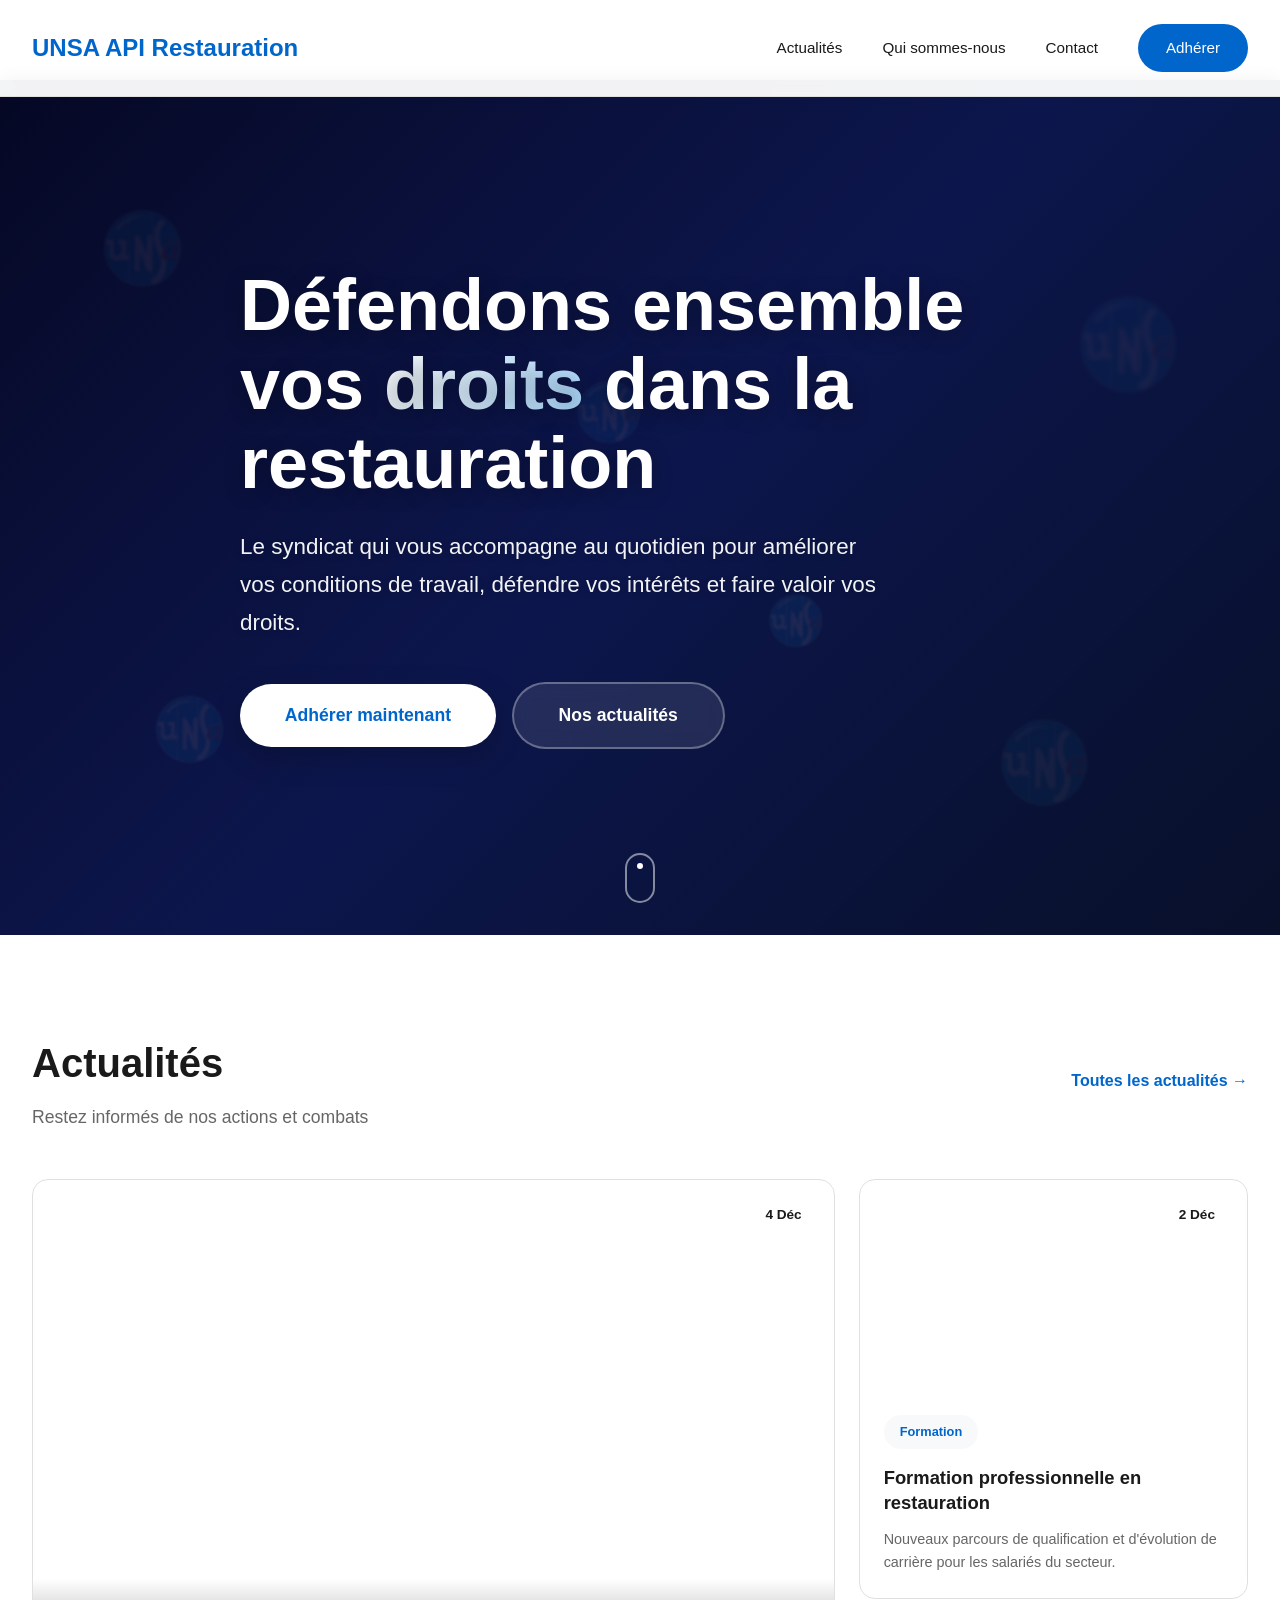
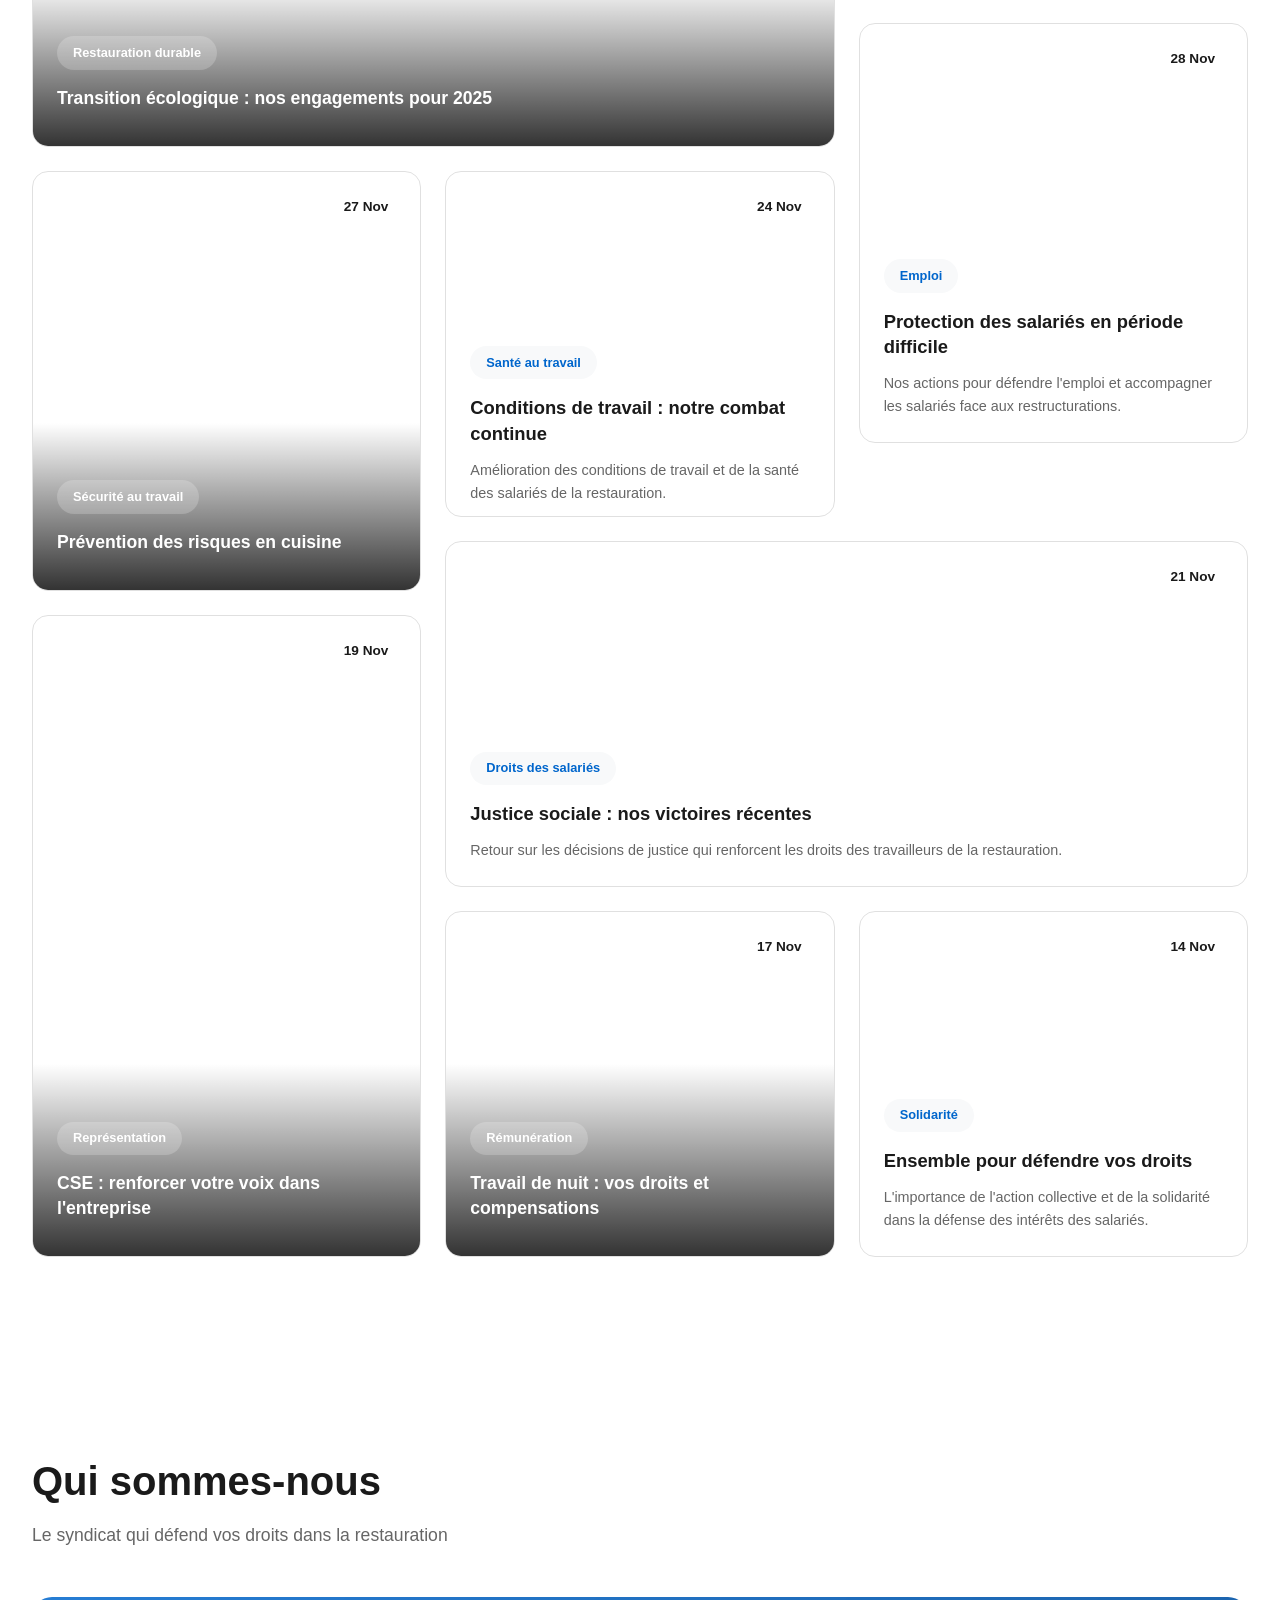
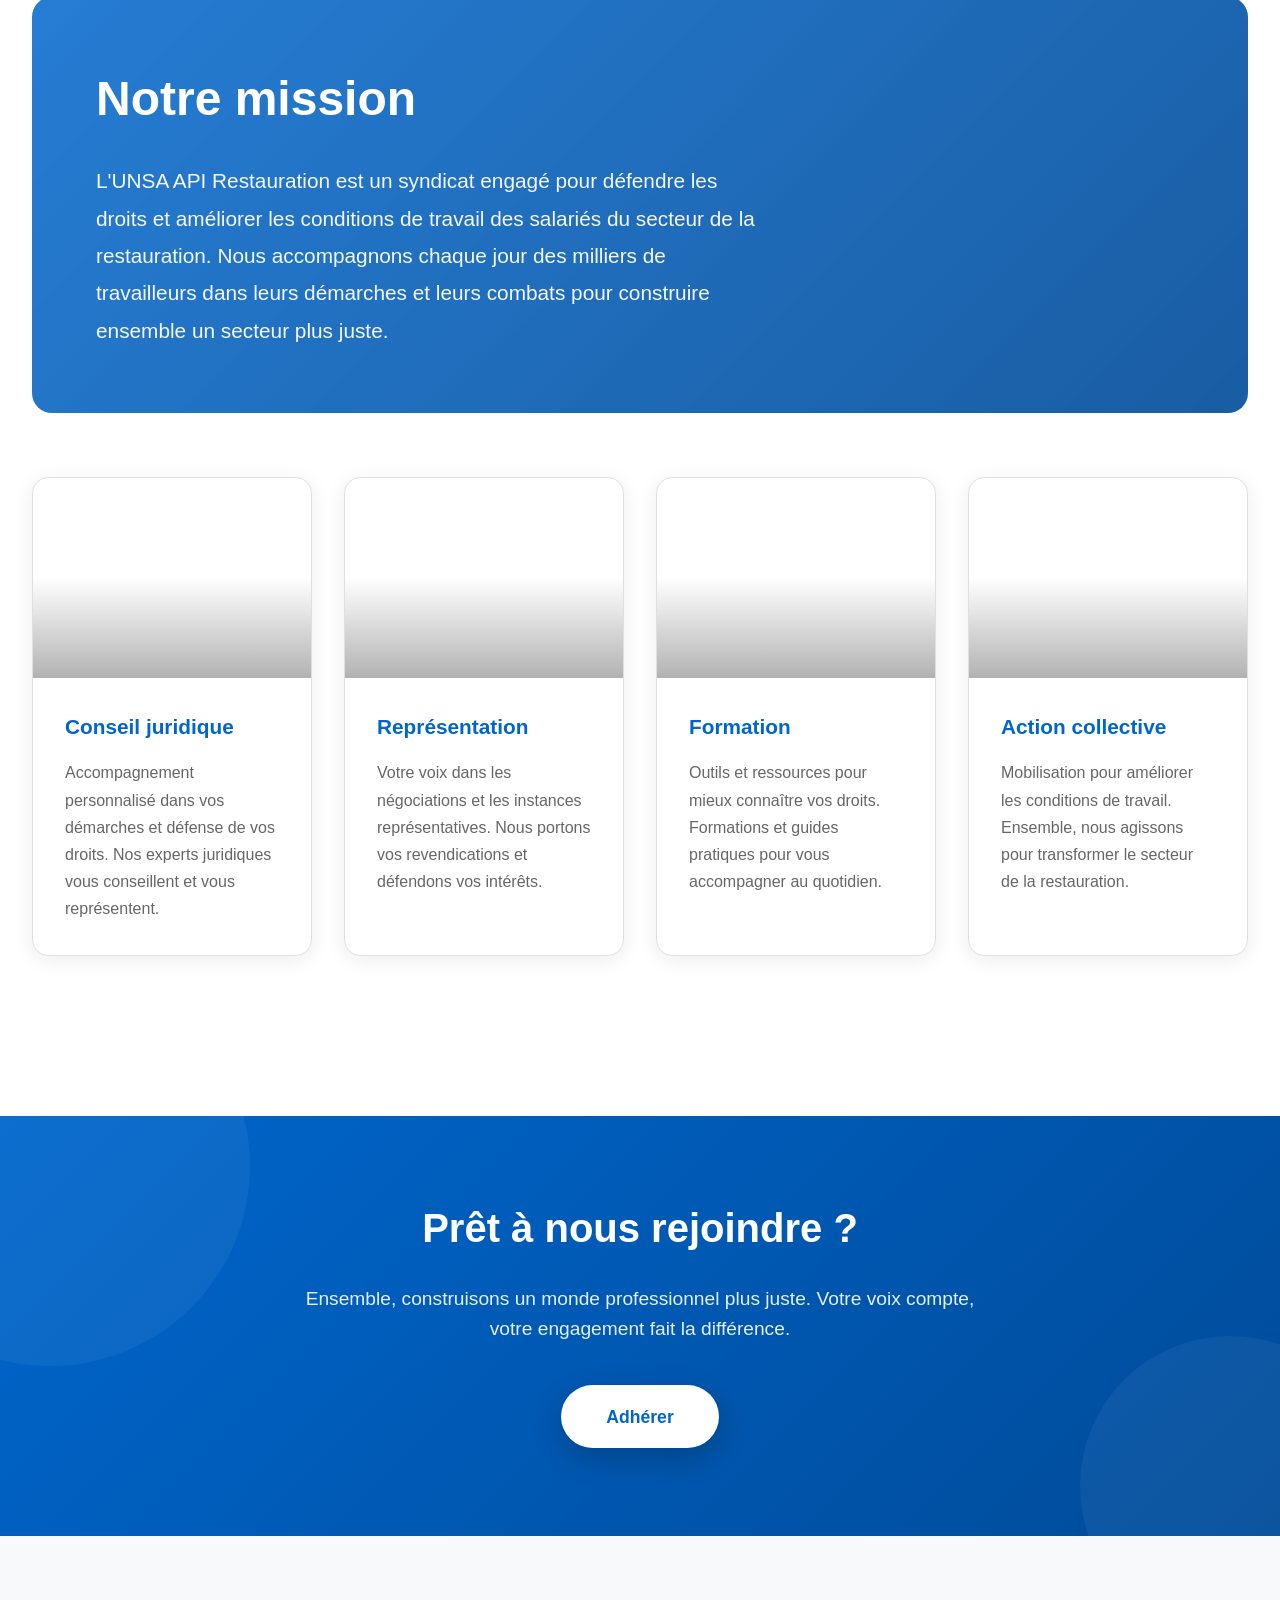
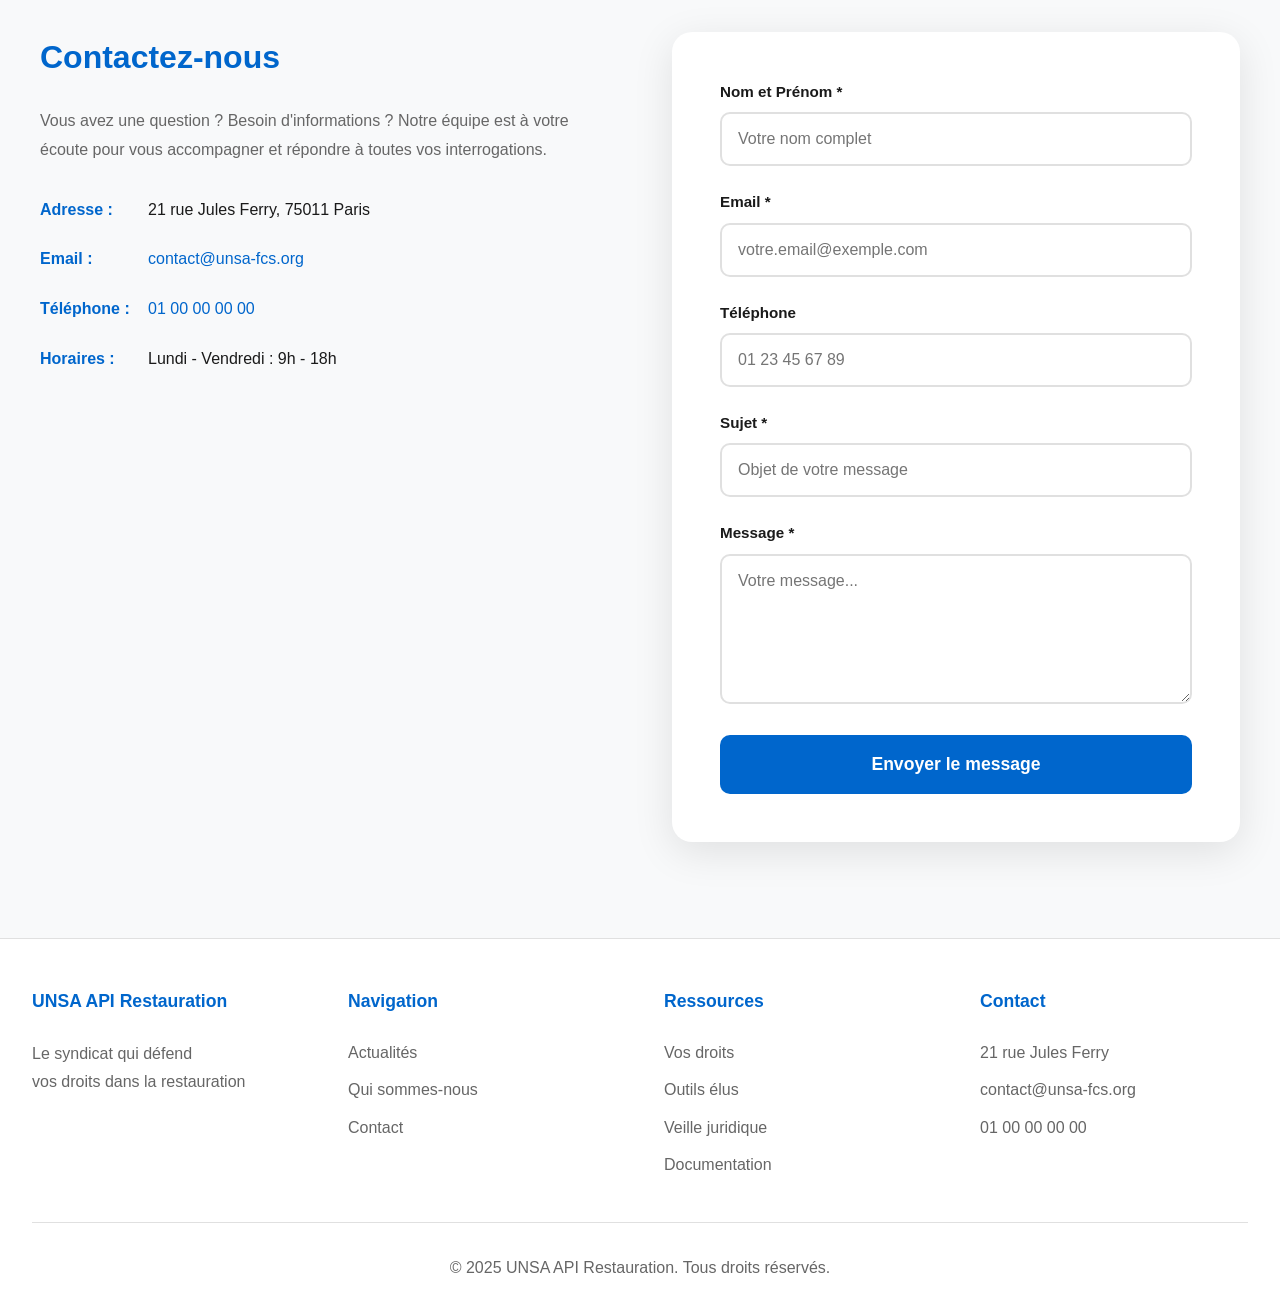
==== index.html @ 0d2b7a97 "first commit" ====
<!DOCTYPE html>
<html lang="fr">
  <head>
    <meta charset="UTF-8" />
    <meta name="viewport" content="width=device-width, initial-scale=1.0" />
    <title>UNSA FCS - Pour une justice sociale</title>
    <style>
      * {
        margin: 0;
        padding: 0;
        box-sizing: border-box;
      }

      :root {
        --primary: #0066cc;
        --primary-dark: #004b99;
        --text: #1a1a1a;
        --text-light: #666;
        --bg: #ffffff;
        --bg-light: #f8f9fa;
        --border: #e0e0e0;
      }

      html {
        scroll-behavior: smooth;
      }

      body {
        font-family: "Inter", -apple-system, BlinkMacSystemFont, sans-serif;
        color: var(--text);
        line-height: 1.6;
        overflow-x: hidden;
      }

      /* Header */
      header {
        position: fixed;
        top: 0;
        width: 100%;
        background: rgba(255, 255, 255, 0.95);
        backdrop-filter: blur(10px);
        border-bottom: 1px solid var(--border);
        z-index: 1000;
        transition: all 0.3s ease;
      }

      nav {
        max-width: 1400px;
        margin: 0 auto;
        padding: 1.5rem 2rem;
        display: flex;
        justify-content: space-between;
        align-items: center;
      }

      .logo {
        font-size: 1.5rem;
        font-weight: 700;
        color: var(--primary);
        text-decoration: none;
      }

      .nav-links {
        display: flex;
        gap: 2.5rem;
        align-items: center;
      }

      .nav-links a {
        color: var(--text);
        text-decoration: none;
        font-size: 0.95rem;
        font-weight: 500;
        transition: color 0.3s;
      }

      .nav-links a:hover {
        color: var(--primary);
      }

      .nav-links a.btn-primary {
        color: white !important;
      }

      .nav-links a.btn-primary:hover {
        color: white !important;
      }

      .btn-primary {
        background: var(--primary);
        color: white;
        padding: 0.75rem 1.75rem;
        border-radius: 50px;
        text-decoration: none;
        font-weight: 600;
        transition: all 0.3s;
        border: none;
        cursor: pointer;
      }

      .btn-primary:hover {
        background: var(--primary-dark);
        transform: translateY(-2px);
        box-shadow: 0 10px 25px rgba(0, 102, 204, 0.2);
      }

      /* Hero Section */
      .hero {
        margin-top: 80px;
        min-height: 95vh;
        display: flex;
        align-items: center;
        position: relative;
        overflow: hidden;
        background: linear-gradient(135deg, #0f0c29, #302b63, #24243e);
      }

      .hero-image {
        position: absolute;
        top: 0;
        left: 0;
        width: 100%;
        height: 100%;
        object-fit: cover;
        opacity: 0.4;
        animation: kenburns 20s ease-in-out infinite alternate;
      }

      @keyframes kenburns {
        0% {
          transform: scale(1) translateX(0);
        }
        100% {
          transform: scale(1.1) translateX(-20px);
        }
      }

      .hero-overlay {
        position: absolute;
        top: 0;
        left: 0;
        width: 100%;
        height: 100%;
        background: linear-gradient(
          135deg,
          rgba(0, 102, 204, 0.7) 0%,
          rgba(0, 75, 153, 0.8) 100%
        );
        mix-blend-mode: multiply;
      }

      .hero-particles {
        position: absolute;
        top: 0;
        left: 0;
        width: 100%;
        height: 100%;
        overflow: hidden;
      }

      .particle {
        position: absolute;
        width: 60px;
        height: 60px;
        background-image: url("logo.webp");
        background-size: contain;
        background-repeat: no-repeat;
        background-position: center;
        opacity: 0.08;
        animation: floatElegant 20s infinite ease-in-out;
        filter: blur(1px);
      }

      .particle:nth-child(1) {
        width: 80px;
        height: 80px;
        left: 8%;
        top: 15%;
        animation-delay: 0s;
        animation-duration: 22s;
        opacity: 0.06;
        filter: blur(1.5px);
      }

      .particle:nth-child(2) {
        width: 100px;
        height: 100px;
        right: 8%;
        top: 25%;
        animation-delay: 2.5s;
        animation-duration: 26s;
        opacity: 0.05;
        filter: blur(2px);
      }

      .particle:nth-child(3) {
        width: 70px;
        height: 70px;
        left: 12%;
        bottom: 20%;
        animation-delay: 5s;
        animation-duration: 19s;
        opacity: 0.07;
        filter: blur(1.2px);
      }

      .particle:nth-child(4) {
        width: 90px;
        height: 90px;
        right: 15%;
        bottom: 15%;
        animation-delay: 1.5s;
        animation-duration: 24s;
        opacity: 0.055;
        filter: blur(1.8px);
      }

      .particle:nth-child(5) {
        width: 65px;
        height: 65px;
        left: 45%;
        top: 35%;
        animation-delay: 4s;
        animation-duration: 21s;
        opacity: 0.065;
        filter: blur(1.3px);
      }

      .particle:nth-child(6) {
        width: 55px;
        height: 55px;
        left: 60%;
        top: 60%;
        animation-delay: 3s;
        animation-duration: 18s;
        opacity: 0.08;
        filter: blur(1px);
      }

      @keyframes floatElegant {
        0% {
          transform: translateY(0) translateX(0) rotate(0deg) scale(1);
          opacity: 0.05;
        }
        25% {
          transform: translateY(-30px) translateX(20px) rotate(5deg) scale(1.05);
          opacity: 0.08;
        }
        50% {
          transform: translateY(-50px) translateX(-15px) rotate(-5deg)
            scale(0.95);
          opacity: 0.06;
        }
        75% {
          transform: translateY(-25px) translateX(25px) rotate(3deg) scale(1.02);
          opacity: 0.07;
        }
        100% {
          transform: translateY(0) translateX(0) rotate(0deg) scale(1);
          opacity: 0.05;
        }
      }

      .hero-content {
        max-width: 1400px;
        margin: 0 auto;
        padding: 4rem 2rem;
        position: relative;
        z-index: 10;
        color: white;
      }

      .hero-text {
        max-width: 800px;
      }

      .hero-badge {
        display: inline-block;
        background: rgba(255, 255, 255, 0.15);
        backdrop-filter: blur(10px);
        padding: 0.6rem 1.5rem;
        border-radius: 50px;
        font-size: 0.9rem;
        font-weight: 600;
        margin-bottom: 2rem;
        border: 1px solid rgba(255, 255, 255, 0.2);
        animation: fadeInUp 0.8s ease-out;
      }

      .hero-text h1 {
        font-size: 4.5rem;
        line-height: 1.1;
        margin-bottom: 1.5rem;
        font-weight: 800;
        animation: fadeInUp 0.8s ease-out 0.2s backwards;
        text-shadow: 0 4px 20px rgba(0, 0, 0, 0.3);
      }

      .hero-text h1 .highlight {
        background: linear-gradient(120deg, #ffffff 0%, #a8d8ff 100%);
        -webkit-background-clip: text;
        -webkit-text-fill-color: transparent;
        background-clip: text;
        position: relative;
        display: inline-block;
      }

      .hero-cta-focus {
        margin-top: 3rem;
        padding: 2rem;
        background: rgba(255, 255, 255, 0.1);
        backdrop-filter: blur(10px);
        border-radius: 20px;
        border: 1px solid rgba(255, 255, 255, 0.2);
        max-width: 650px;
        animation: fadeInUp 0.8s ease-out 0.8s backwards;
      }

      .hero-cta-focus p {
        font-size: 1.1rem;
        margin-bottom: 1.5rem;
        opacity: 0.95;
      }

      .hero-cta-focus .btn-white {
        width: 100%;
        text-align: center;
        font-size: 1.2rem;
        padding: 1.3rem 2rem;
      }

      .hero-text p {
        font-size: 1.4rem;
        margin-bottom: 2.5rem;
        opacity: 0.95;
        max-width: 650px;
        line-height: 1.7;
        animation: fadeInUp 0.8s ease-out 0.4s backwards;
        text-shadow: 0 2px 10px rgba(0, 0, 0, 0.2);
      }

      @keyframes fadeInUp {
        from {
          opacity: 0;
          transform: translateY(30px);
        }
        to {
          opacity: 1;
          transform: translateY(0);
        }
      }

      .hero-actions {
        display: flex;
        gap: 1rem;
        align-items: center;
        animation: fadeInUp 0.8s ease-out 0.6s backwards;
      }

      .btn-white {
        background: white;
        color: var(--primary);
        padding: 1.1rem 2.8rem;
        border-radius: 50px;
        text-decoration: none;
        font-weight: 700;
        display: inline-block;
        transition: all 0.3s;
        font-size: 1.1rem;
        box-shadow: 0 10px 30px rgba(0, 0, 0, 0.2);
        position: relative;
        overflow: hidden;
      }

      .btn-white::before {
        content: "";
        position: absolute;
        top: 0;
        left: -100%;
        width: 100%;
        height: 100%;
        background: linear-gradient(
          90deg,
          transparent,
          rgba(255, 255, 255, 0.3),
          transparent
        );
        transition: left 0.5s;
      }

      .btn-white:hover::before {
        left: 100%;
      }

      .btn-white:hover {
        transform: translateY(-3px);
        box-shadow: 0 15px 40px rgba(0, 0, 0, 0.3);
      }

      .btn-outline {
        background: rgba(255, 255, 255, 0.1);
        backdrop-filter: blur(10px);
        color: white;
        padding: 1.1rem 2.8rem;
        border-radius: 50px;
        text-decoration: none;
        font-weight: 600;
        border: 2px solid rgba(255, 255, 255, 0.3);
        transition: all 0.3s;
        font-size: 1.1rem;
      }

      .btn-outline:hover {
        background: rgba(255, 255, 255, 0.2);
        border-color: rgba(255, 255, 255, 0.6);
        transform: translateY(-3px);
      }

      .hero-stats {
        display: none;
      }

      .scroll-indicator {
        position: absolute;
        bottom: 2rem;
        left: 50%;
        transform: translateX(-50%);
        z-index: 10;
        animation: bounce 2s infinite;
        cursor: pointer;
      }

      .scroll-indicator a {
        display: block;
        text-decoration: none;
      }

      .scroll-indicator span {
        display: block;
        width: 30px;
        height: 50px;
        border: 2px solid rgba(255, 255, 255, 0.5);
        border-radius: 25px;
        position: relative;
      }

      .scroll-indicator span::before {
        content: "";
        position: absolute;
        top: 8px;
        left: 50%;
        width: 6px;
        height: 6px;
        background: white;
        border-radius: 50%;
        transform: translateX(-50%);
        animation: scroll 2s infinite;
      }

      @keyframes bounce {
        0%,
        20%,
        50%,
        80%,
        100% {
          transform: translateX(-50%) translateY(0);
        }
        40% {
          transform: translateX(-50%) translateY(-10px);
        }
        60% {
          transform: translateX(-50%) translateY(-5px);
        }
      }

      @keyframes scroll {
        0% {
          opacity: 0;
          top: 8px;
        }
        50% {
          opacity: 1;
        }
        100% {
          opacity: 0;
          top: 30px;
        }
      }

      /* News Section - Masonry Gallery */
      .section {
        max-width: 1400px;
        margin: 0 auto;
        padding: 6rem 2rem;
        overflow: hidden;
        clear: both;
      }

      /* About Section Styles */
      .about-hero {
        position: relative;
        border-radius: 20px;
        overflow: hidden;
        margin-bottom: 4rem;
        min-height: 400px;
        display: flex;
        align-items: center;
        background-size: cover;
        background-position: center;
        background-image: url("https://images.unsplash.com/photo-1521737604893-d14cc237f11d?w=1200&q=80");
      }

      .about-hero::before {
        content: "";
        position: absolute;
        top: 0;
        left: 0;
        right: 0;
        bottom: 0;
        background: linear-gradient(
          135deg,
          rgba(0, 102, 204, 0.85) 0%,
          rgba(0, 75, 153, 0.9) 100%
        );
      }

      .about-hero-content {
        position: relative;
        z-index: 2;
        color: white;
        padding: 4rem;
        max-width: 800px;
      }

      .about-hero-content h2 {
        font-size: 3rem;
        margin-bottom: 1.5rem;
        font-weight: 800;
      }

      .about-hero-content p {
        font-size: 1.3rem;
        line-height: 1.8;
        opacity: 0.95;
      }

      .about-cards {
        display: grid;
        grid-template-columns: repeat(auto-fit, minmax(280px, 1fr));
        gap: 2rem;
        margin-bottom: 4rem;
      }

      .about-card {
        background: white;
        border-radius: 16px;
        overflow: hidden;
        box-shadow: 0 4px 20px rgba(0, 0, 0, 0.08);
        transition: all 0.3s;
        border: 1px solid var(--border);
      }

      .about-card:hover {
        transform: translateY(-8px);
        box-shadow: 0 12px 40px rgba(0, 0, 0, 0.15);
      }

      .about-card-image {
        height: 200px;
        background-size: cover;
        background-position: center;
        position: relative;
      }

      .about-card-image::after {
        content: "";
        position: absolute;
        bottom: 0;
        left: 0;
        right: 0;
        height: 50%;
        background: linear-gradient(to top, rgba(0, 0, 0, 0.3), transparent);
      }

      .about-card-content {
        padding: 2rem;
      }

      .about-card-content h3 {
        font-size: 1.3rem;
        margin-bottom: 1rem;
        color: var(--primary);
        font-weight: 700;
      }

      .about-card-content p {
        color: var(--text-light);
        line-height: 1.7;
      }

      .values-grid {
        display: grid;
        grid-template-columns: repeat(auto-fit, minmax(250px, 1fr));
        gap: 1.5rem;
        margin-bottom: 4rem;
      }

      .value-item {
        background: linear-gradient(
          135deg,
          var(--primary) 0%,
          var(--primary-dark) 100%
        );
        color: white;
        padding: 2rem;
        border-radius: 16px;
        text-align: center;
        transition: all 0.3s;
      }

      .value-item:hover {
        transform: translateY(-5px);
        box-shadow: 0 10px 30px rgba(0, 102, 204, 0.3);
      }

      .value-item h4 {
        font-size: 1.2rem;
        margin-bottom: 0.75rem;
        font-weight: 700;
      }

      .value-item p {
        font-size: 0.95rem;
        opacity: 0.9;
        line-height: 1.6;
      }

      /* Contact Section Styles */
      .contact-section {
        background: var(--bg-light);
        padding: 6rem 2rem;
      }

      .contact-container {
        max-width: 1200px;
        margin: 0 auto;
        display: grid;
        grid-template-columns: 1fr 1fr;
        gap: 4rem;
        align-items: start;
      }

      .contact-info h3 {
        font-size: 2rem;
        margin-bottom: 1.5rem;
        color: var(--primary);
      }

      .contact-info p {
        color: var(--text-light);
        line-height: 1.8;
        margin-bottom: 2rem;
      }

      .contact-details {
        list-style: none;
        padding: 0;
      }

      .contact-details li {
        display: flex;
        align-items: center;
        margin-bottom: 1.5rem;
        color: var(--text);
      }

      .contact-details li strong {
        color: var(--primary);
        margin-right: 0.5rem;
        min-width: 100px;
      }

      .contact-form {
        background: white;
        padding: 3rem;
        border-radius: 20px;
        box-shadow: 0 10px 40px rgba(0, 0, 0, 0.1);
      }

      .form-group {
        margin-bottom: 1.5rem;
      }

      .form-group label {
        display: block;
        margin-bottom: 0.5rem;
        color: var(--text);
        font-weight: 600;
        font-size: 0.95rem;
      }

      .form-group input,
      .form-group textarea {
        width: 100%;
        padding: 1rem;
        border: 2px solid var(--border);
        border-radius: 10px;
        font-size: 1rem;
        font-family: inherit;
        transition: all 0.3s;
        background: white;
      }

      .form-group input:focus,
      .form-group textarea:focus {
        outline: none;
        border-color: var(--primary);
        box-shadow: 0 0 0 3px rgba(0, 102, 204, 0.1);
      }

      .form-group textarea {
        resize: vertical;
        min-height: 150px;
      }

      .form-submit {
        width: 100%;
        padding: 1.2rem;
        background: var(--primary);
        color: white;
        border: none;
        border-radius: 10px;
        font-size: 1.1rem;
        font-weight: 700;
        cursor: pointer;
        transition: all 0.3s;
      }

      .form-submit:hover {
        background: var(--primary-dark);
        transform: translateY(-2px);
        box-shadow: 0 10px 25px rgba(0, 102, 204, 0.3);
      }

      @media (max-width: 768px) {
        .contact-container {
          grid-template-columns: 1fr;
          gap: 3rem;
        }
      }

      .section-header {
        display: flex;
        justify-content: space-between;
        align-items: center;
        margin-bottom: 3rem;
      }

      .section-title h2 {
        font-size: 2.5rem;
        margin-bottom: 0.5rem;
        font-weight: 700;
      }

      .section-title p {
        color: var(--text-light);
        font-size: 1.1rem;
      }

      .view-all {
        color: var(--primary);
        text-decoration: none;
        font-weight: 600;
        display: flex;
        align-items: center;
        gap: 0.5rem;
        transition: gap 0.3s;
      }

      .view-all:hover {
        gap: 1rem;
      }

      /* Masonry Gallery - CSS Grid Native */
      .masonry-gallery {
        display: grid;
        grid-template-columns: repeat(3, 1fr);
        gap: 1.5rem;
        grid-auto-flow: dense;
        grid-auto-rows: 50px;
      }

      .news-card {
        background: white;
        border-radius: 16px;
        overflow: hidden;
        transition: all 0.3s;
        border: 1px solid var(--border);
        cursor: pointer;
        display: flex;
        flex-direction: column;
        grid-column: span 1;
        grid-row: span 6;
      }

      .news-card.wide {
        grid-column: span 2;
        grid-row: span 5;
      }

      .news-card.full {
        grid-column: span 3;
        grid-row: span 4;
      }

      .news-card.tall {
        grid-row: span 8;
      }

      .news-card.short {
        grid-row: span 5;
      }

      .news-card.align-bottom {
        grid-row: span 9;
      }

      .news-card:hover {
        transform: translateY(-8px);
        box-shadow: 0 20px 40px rgba(0, 0, 0, 0.1);
      }

      /* Classes pour différentes tailles de cartes */
      .news-card.tall .news-image {
        min-height: 400px;
      }

      .news-card.medium .news-image {
        min-height: 250px;
      }

      .news-card.small .news-image {
        min-height: 200px;
      }

      .news-image {
        width: 100%;
        flex: 1 1 auto;
        background-size: cover;
        background-position: center;
        background-repeat: no-repeat;
        position: relative;
        display: flex;
        align-items: center;
        justify-content: center;
        color: white;
        font-size: 3rem;
        font-weight: 800;
        min-height: 150px;
      }

      /* Cartes avec image uniquement (sans texte) */
      .news-card.image-only {
        position: relative;
      }

      .news-card.image-only .news-image {
        position: absolute;
        top: 0;
        left: 0;
        width: 100%;
        height: 100%;
        min-height: 100%;
      }

      .news-card.image-only .news-content {
        position: absolute;
        bottom: 0;
        left: 0;
        right: 0;
        background: linear-gradient(
          to top,
          rgba(0, 0, 0, 0.8) 0%,
          transparent 100%
        );
        padding: 1.5rem;
        color: white;
        z-index: 2;
      }

      .news-card.image-only .news-category {
        background: rgba(255, 255, 255, 0.2);
        color: white;
      }

      .news-card.image-only .news-title {
        color: white;
        font-size: 1.1rem;
      }

      .news-card.image-only .news-excerpt {
        display: none;
      }

      .news-card:nth-child(1) .news-image {
        background-image: url("https://images.unsplash.com/photo-1542838132-92c53300491e?w=800&q=80");
      }

      .news-card:nth-child(2) .news-image {
        background-image: url("https://images.unsplash.com/photo-1522202176988-66273c2fd55f?w=800&q=80");
      }

      .news-card:nth-child(3) .news-image {
        background-image: url("https://images.unsplash.com/photo-1454165804606-c3d57bc86b40?w=800&q=80");
      }

      .news-card:nth-child(4) .news-image {
        background-image: url("https://images.unsplash.com/photo-1556761175-5973dc0f32e7?w=800&q=80");
      }

      .news-card:nth-child(5) .news-image {
        background-image: url("https://images.unsplash.com/photo-1576092768241-dec231879fc3?w=800&q=80");
      }

      .news-card:nth-child(6) .news-image {
        background-image: url("https://images.unsplash.com/photo-1589829545856-d10d557cf95f?w=800&q=80");
      }

      .news-card:nth-child(7) .news-image {
        background-image: url("https://images.unsplash.com/photo-1552664730-d307ca884978?w=800&q=80");
      }

      .news-card:nth-child(8) .news-image {
        background-image: url("https://images.unsplash.com/photo-1556912172-45b7abe8b7e1?w=800&q=80");
      }

      .news-card:nth-child(9) .news-image {
        background-image: url("https://images.unsplash.com/photo-1521737604893-d14cc237f11d?w=800&q=80");
      }

      .news-card:nth-child(10) .news-image {
        background-image: url("https://images.unsplash.com/photo-1559027615-cd4628902d4a?w=800&q=80");
      }

      .news-date {
        position: absolute;
        top: 1rem;
        right: 1rem;
        background: rgba(255, 255, 255, 0.95);
        padding: 0.5rem 1rem;
        border-radius: 50px;
        font-size: 0.85rem;
        font-weight: 600;
        color: var(--text);
      }

      .news-content {
        padding: 1.5rem;
        flex-shrink: 0;
        flex-grow: 0;
      }

      .news-category {
        display: inline-block;
        background: var(--bg-light);
        padding: 0.4rem 1rem;
        border-radius: 50px;
        font-size: 0.8rem;
        font-weight: 600;
        color: var(--primary);
        margin-bottom: 1rem;
      }

      .news-title {
        font-size: 1.15rem;
        font-weight: 700;
        margin-bottom: 0.75rem;
        color: var(--text);
        line-height: 1.4;
      }

      .news-excerpt {
        color: var(--text-light);
        font-size: 0.9rem;
        line-height: 1.6;
      }

      /* CTA Section */
      .cta-section {
        background: linear-gradient(
          135deg,
          var(--primary) 0%,
          var(--primary-dark) 100%
        );
        color: white;
        text-align: center;
        padding: 5rem 2rem;
        position: relative;
        overflow: hidden;
      }

      .cta-section::before {
        content: "";
        position: absolute;
        width: 400px;
        height: 400px;
        background: rgba(255, 255, 255, 0.05);
        border-radius: 50%;
        top: -150px;
        left: -150px;
      }

      .cta-section::after {
        content: "";
        position: absolute;
        width: 300px;
        height: 300px;
        background: rgba(255, 255, 255, 0.05);
        border-radius: 50%;
        bottom: -100px;
        right: -100px;
      }

      .cta-content {
        max-width: 700px;
        margin: 0 auto;
        position: relative;
        z-index: 1;
      }

      .cta-content h2 {
        font-size: 2.5rem;
        margin-bottom: 1.5rem;
      }

      .cta-content p {
        font-size: 1.2rem;
        margin-bottom: 2.5rem;
        opacity: 0.9;
      }

      /* Footer */
      footer {
        background: white;
        color: var(--text);
        padding: 3rem 2rem 2rem;
        border-top: 1px solid var(--border);
      }

      .footer-content {
        max-width: 1400px;
        margin: 0 auto;
        display: grid;
        grid-template-columns: repeat(auto-fit, minmax(250px, 1fr));
        gap: 3rem;
        margin-bottom: 2rem;
      }

      .footer-section h3 {
        margin-bottom: 1.5rem;
        font-size: 1.1rem;
        color: var(--primary);
      }

      .footer-section a {
        color: var(--text-light);
        text-decoration: none;
        display: block;
        margin-bottom: 0.75rem;
        transition: color 0.3s;
      }

      .footer-section a:hover {
        color: var(--primary);
      }

      .footer-bottom {
        max-width: 1400px;
        margin: 0 auto;
        padding-top: 2rem;
        border-top: 1px solid var(--border);
        text-align: center;
        color: var(--text-light);
      }

      /* Responsive */
      @media (max-width: 1024px) {
        .masonry-gallery {
          grid-template-columns: repeat(2, 1fr);
        }
      }

      @media (max-width: 768px) {
        .hero-text h1 {
          font-size: 2.5rem;
        }

        .hero-text p {
          font-size: 1.1rem;
        }

        .hero-actions {
          flex-direction: column;
          width: 100%;
        }

        .hero-actions a {
          width: 100%;
          text-align: center;
        }

        .hero-stats {
          display: none;
        }

        .scroll-indicator {
          display: none;
        }

        .nav-links {
          display: none;
        }

        .masonry-gallery {
          grid-template-columns: 1fr;
        }

        .news-card,
        .news-card.wide,
        .news-card.full,
        .news-card.short,
        .news-card.tall,
        .news-card.align-bottom {
          grid-column: span 1;
          grid-row: span 6;
        }

        .section-header {
          flex-direction: column;
          align-items: flex-start;
          gap: 1rem;
        }

        .section-title h2 {
          font-size: 2rem;
        }
      }
    </style>
  </head>
  <body>
    <header>
      <nav>
        <a href="#" class="logo">UNSA API Restauration</a>
        <div class="nav-links">
          <a href="#actualites">Actualités</a>
          <a href="#nous">Qui sommes-nous</a>
          <a href="#contact">Contact</a>
          <a
            target="_blank"
            href="https://commerces-services.unsa.org/adhesion"
            class="btn-primary"
            >Adhérer</a
          >
        </div>
      </nav>
    </header>

    <section class="hero">
      <img src="./cantine.jpg" alt="Équipe" class="hero-image" />
      <div class="hero-overlay"></div>
      <div class="hero-particles">
        <div class="particle"></div>
        <div class="particle"></div>
        <div class="particle"></div>
        <div class="particle"></div>
        <div class="particle"></div>
        <div class="particle"></div>
      </div>
      <div class="hero-content">
        <div class="hero-text">
          <!-- <span class="hero-badge">🍽️ UNSA API Restauration</span> -->
          <h1>
            Défendons ensemble vos <span class="highlight">droits</span> dans la
            restauration
          </h1>
          <p>
            Le syndicat qui vous accompagne au quotidien pour améliorer vos
            conditions de travail, défendre vos intérêts et faire valoir vos
            droits.
          </p>
          <div class="hero-actions">
            <a
              target="_blank"
              href="https://commerces-services.unsa.org/adhesion"
              class="btn-white"
              >Adhérer maintenant</a
            >
            <a href="#actualites" class="btn-outline">Nos actualités</a>
          </div>
          <!-- <div class="hero-cta-focus">
            <p>
              <strong>🎯 Pourquoi adhérer ?</strong> Bénéficiez d'un
              accompagnement juridique, d'une protection sociale renforcée et
              rejoignez une communauté solidaire.
            </p>
            <a href="#adhesion" class="btn-white">💪 Je rejoins l'UNSA</a>
          </div> -->
        </div>
      </div>
      <div class="scroll-indicator">
        <a href="#actualites" aria-label="Aller à la section actualités">
          <span></span>
        </a>
      </div>
    </section>

    <section class="section" id="actualites">
      <div class="section-header">
        <div class="section-title">
          <h2>Actualités</h2>
          <p>Restez informés de nos actions et combats</p>
        </div>
        <a href="#" class="view-all">Toutes les actualités →</a>
      </div>

      <div class="masonry-gallery">
        <article class="news-card image-only wide tall">
          <div class="news-image">
            <span class="news-date">4 Déc</span>
            <div class="news-content">
              <span class="news-category">Restauration durable</span>
              <h3 class="news-title">
                Transition écologique : nos engagements pour 2025
              </h3>
            </div>
          </div>
        </article>

        <article class="news-card">
          <div class="news-image">
            <span class="news-date">2 Déc</span>
          </div>
          <div class="news-content">
            <span class="news-category">Formation</span>
            <h3 class="news-title">
              Formation professionnelle en restauration
            </h3>
            <p class="news-excerpt">
              Nouveaux parcours de qualification et d'évolution de carrière pour
              les salariés du secteur.
            </p>
          </div>
        </article>

        <article class="news-card">
          <div class="news-image">
            <span class="news-date">28 Nov</span>
          </div>
          <div class="news-content">
            <span class="news-category">Emploi</span>
            <h3 class="news-title">
              Protection des salariés en période difficile
            </h3>
            <p class="news-excerpt">
              Nos actions pour défendre l'emploi et accompagner les salariés
              face aux restructurations.
            </p>
          </div>
        </article>

        <article class="news-card image-only">
          <div class="news-image">
            <span class="news-date">27 Nov</span>
            <div class="news-content">
              <span class="news-category">Sécurité au travail</span>
              <h3 class="news-title">Prévention des risques en cuisine</h3>
            </div>
          </div>
        </article>

        <article class="news-card short">
          <div class="news-image">
            <span class="news-date">24 Nov</span>
          </div>
          <div class="news-content">
            <span class="news-category">Santé au travail</span>
            <h3 class="news-title">
              Conditions de travail : notre combat continue
            </h3>
            <p class="news-excerpt">
              Amélioration des conditions de travail et de la santé des salariés
              de la restauration.
            </p>
          </div>
        </article>

        <article class="news-card wide short">
          <div class="news-image">
            <span class="news-date">21 Nov</span>
          </div>
          <div class="news-content">
            <span class="news-category">Droits des salariés</span>
            <h3 class="news-title">Justice sociale : nos victoires récentes</h3>
            <p class="news-excerpt">
              Retour sur les décisions de justice qui renforcent les droits des
              travailleurs de la restauration.
            </p>
          </div>
        </article>

        <article class="news-card image-only align-bottom">
          <div class="news-image">
            <span class="news-date">19 Nov</span>
            <div class="news-content">
              <span class="news-category">Représentation</span>
              <h3 class="news-title">
                CSE : renforcer votre voix dans l'entreprise
              </h3>
            </div>
          </div>
        </article>

        <article class="news-card image-only short">
          <div class="news-image">
            <span class="news-date">17 Nov</span>
            <div class="news-content">
              <span class="news-category">Rémunération</span>
              <h3 class="news-title">
                Travail de nuit : vos droits et compensations
              </h3>
            </div>
          </div>
        </article>

        <article class="news-card short">
          <div class="news-image">
            <span class="news-date">14 Nov</span>
          </div>
          <div class="news-content">
            <span class="news-category">Solidarité</span>
            <h3 class="news-title">Ensemble pour défendre vos droits</h3>
            <p class="news-excerpt">
              L'importance de l'action collective et de la solidarité dans la
              défense des intérêts des salariés.
            </p>
          </div>
        </article>
      </div>
    </section>

    <section class="section" id="nous">
      <div class="section-header">
        <div class="section-title">
          <h2>Qui sommes-nous</h2>
          <p>Le syndicat qui défend vos droits dans la restauration</p>
        </div>
      </div>

      <div class="about-hero">
        <div class="about-hero-content">
          <h2>Notre mission</h2>
          <p>
            L'UNSA API Restauration est un syndicat engagé pour défendre les
            droits et améliorer les conditions de travail des salariés du
            secteur de la restauration. Nous accompagnons chaque jour des
            milliers de travailleurs dans leurs démarches et leurs combats pour
            construire ensemble un secteur plus juste.
          </p>
        </div>
      </div>

      <div class="about-cards">
        <article class="about-card">
          <div
            class="about-card-image"
            style="
              background-image: url('https://images.unsplash.com/photo-1589829545856-d10d557cf95f?w=800&q=80');
            "
          ></div>
          <div class="about-card-content">
            <h3>Conseil juridique</h3>
            <p>
              Accompagnement personnalisé dans vos démarches et défense de vos
              droits. Nos experts juridiques vous conseillent et vous
              représentent.
            </p>
          </div>
        </article>

        <article class="about-card">
          <div
            class="about-card-image"
            style="
              background-image: url('https://images.unsplash.com/photo-1552664730-d307ca884978?w=800&q=80');
            "
          ></div>
          <div class="about-card-content">
            <h3>Représentation</h3>
            <p>
              Votre voix dans les négociations et les instances représentatives.
              Nous portons vos revendications et défendons vos intérêts.
            </p>
          </div>
        </article>

        <article class="about-card">
          <div
            class="about-card-image"
            style="
              background-image: url('https://images.unsplash.com/photo-1522202176988-66273c2fd55f?w=800&q=80');
            "
          ></div>
          <div class="about-card-content">
            <h3>Formation</h3>
            <p>
              Outils et ressources pour mieux connaître vos droits. Formations
              et guides pratiques pour vous accompagner au quotidien.
            </p>
          </div>
        </article>

        <article class="about-card">
          <div
            class="about-card-image"
            style="
              background-image: url('https://images.unsplash.com/photo-1454165804606-c3d57bc86b40?w=800&q=80');
            "
          ></div>
          <div class="about-card-content">
            <h3>Action collective</h3>
            <p>
              Mobilisation pour améliorer les conditions de travail. Ensemble,
              nous agissons pour transformer le secteur de la restauration.
            </p>
          </div>
        </article>
      </div>

      <!-- <div class="section-header" style="margin-bottom: 3rem">
        <div class="section-title">
          <h2>Nos valeurs</h2>
          <p>Les principes qui guident notre action</p>
        </div>
      </div> -->
      <!-- 
      <div class="values-grid">
        <div class="value-item">
          <h4>Solidarité</h4>
          <p>
            Nous défendons collectivement vos intérêts et créons un réseau
            d'entraide entre tous les salariés.
          </p>
        </div>
        <div class="value-item">
          <h4>Justice sociale</h4>
          <p>
            Nous luttons pour l'équité et le respect des droits de chaque
            travailleur dans la restauration.
          </p>
        </div>
        <div class="value-item">
          <h4>Accompagnement</h4>
          <p>
            Nous vous soutenons dans toutes vos démarches, de l'information à la
            représentation juridique.
          </p>
        </div>
        <div class="value-item">
          <h4>Transparence</h4>
          <p>
            Nous agissons avec clarté et honnêteté, en rendant compte de nos
            actions et de nos résultats.
          </p>
        </div>
      </div> -->
    </section>

    <section class="cta-section" id="adhesion">
      <div class="cta-content">
        <h2>Prêt à nous rejoindre ?</h2>
        <p>
          Ensemble, construisons un monde professionnel plus juste. Votre voix
          compte, votre engagement fait la différence.
        </p>
        <a
          target="_blank"
          href="https://commerces-services.unsa.org/adhesion"
          class="btn-white"
          >Adhérer</a
        >
      </div>
    </section>

    <section class="contact-section" id="contact">
      <div class="contact-container">
        <div class="contact-info">
          <h3>Contactez-nous</h3>
          <p>
            Vous avez une question ? Besoin d'informations ? Notre équipe est à
            votre écoute pour vous accompagner et répondre à toutes vos
            interrogations.
          </p>
          <ul class="contact-details">
            <li>
              <strong>Adresse :</strong>
              <span>21 rue Jules Ferry, 75011 Paris</span>
            </li>
            <li>
              <strong>Email :</strong>
              <a
                href="mailto:contact@unsa-fcs.org"
                style="color: var(--primary); text-decoration: none"
                >contact@unsa-fcs.org</a
              >
            </li>
            <li>
              <strong>Téléphone :</strong>
              <a
                href="tel:+33000000000"
                style="color: var(--primary); text-decoration: none"
                >01 00 00 00 00</a
              >
            </li>
            <li>
              <strong>Horaires :</strong>
              <span>Lundi - Vendredi : 9h - 18h</span>
            </li>
          </ul>
        </div>

        <form class="contact-form" action="#" method="POST">
          <div class="form-group">
            <label for="name">Nom et Prénom *</label>
            <input
              type="text"
              id="name"
              name="name"
              required
              placeholder="Votre nom complet"
            />
          </div>

          <div class="form-group">
            <label for="email">Email *</label>
            <input
              type="email"
              id="email"
              name="email"
              required
              placeholder="votre.email@exemple.com"
            />
          </div>

          <div class="form-group">
            <label for="phone">Téléphone</label>
            <input
              type="tel"
              id="phone"
              name="phone"
              placeholder="01 23 45 67 89"
            />
          </div>

          <div class="form-group">
            <label for="subject">Sujet *</label>
            <input
              type="text"
              id="subject"
              name="subject"
              required
              placeholder="Objet de votre message"
            />
          </div>

          <div class="form-group">
            <label for="message">Message *</label>
            <textarea
              id="message"
              name="message"
              required
              placeholder="Votre message..."
            ></textarea>
          </div>

          <button type="submit" class="form-submit">Envoyer le message</button>
        </form>
      </div>
    </section>

    <footer>
      <div class="footer-content">
        <div class="footer-section">
          <h3>UNSA API Restauration</h3>
          <p style="color: var(--text-light); line-height: 1.8">
            Le syndicat qui défend<br />vos droits dans la restauration
          </p>
        </div>
        <div class="footer-section">
          <h3>Navigation</h3>
          <a href="#actualites">Actualités</a>
          <a href="#nous">Qui sommes-nous</a>
          <!-- <a href="#branches">Nos branches</a> -->
          <a href="#contact">Contact</a>
        </div>
        <div class="footer-section">
          <h3>Ressources</h3>
          <a href="#">Vos droits</a>
          <a href="#">Outils élus</a>
          <a href="#">Veille juridique</a>
          <a href="#">Documentation</a>
        </div>
        <div class="footer-section">
          <h3>Contact</h3>
          <a href="#">21 rue Jules Ferry</a>
          <a href="mailto:contact@unsa-fcs.org">contact@unsa-fcs.org</a>
          <a href="tel:+33000000000">01 00 00 00 00</a>
        </div>
      </div>
      <div class="footer-bottom">
        <p>&copy; 2025 UNSA API Restauration. Tous droits réservés.</p>
      </div>
    </footer>
  </body>
</html>
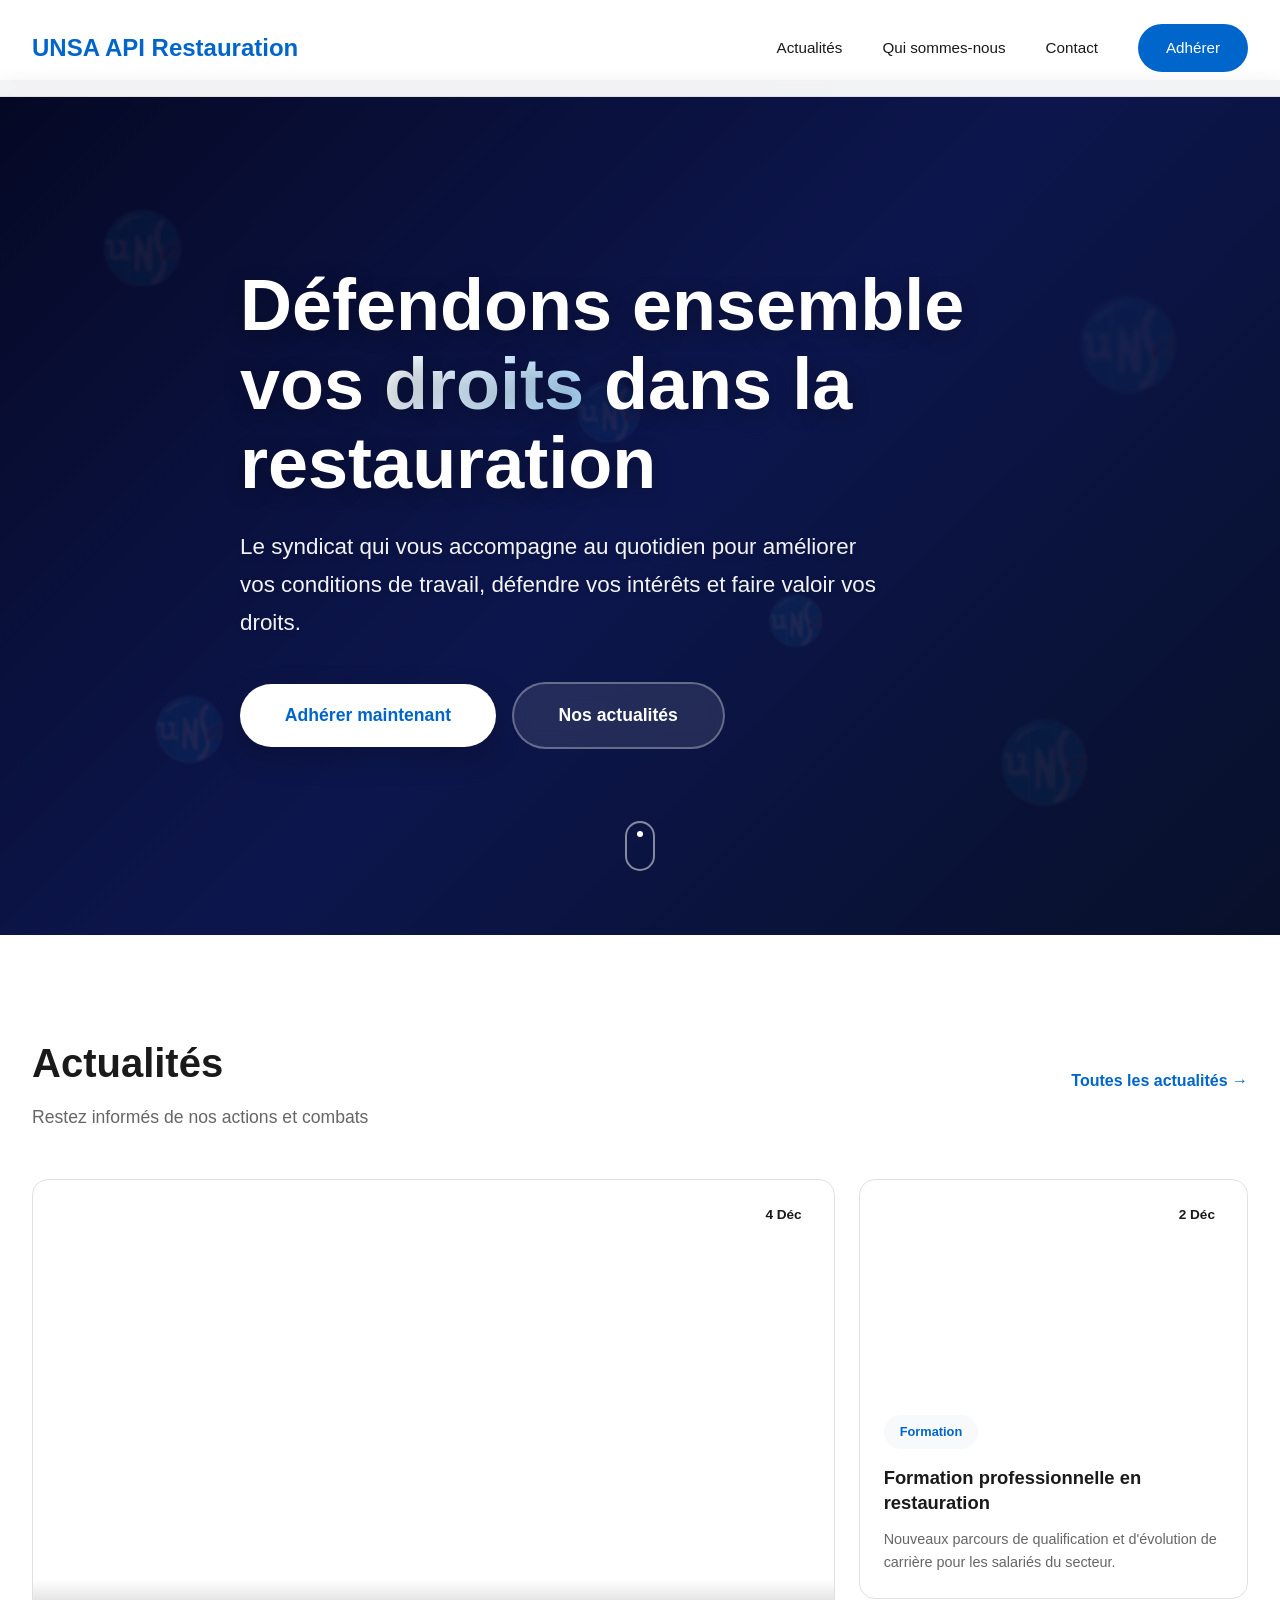
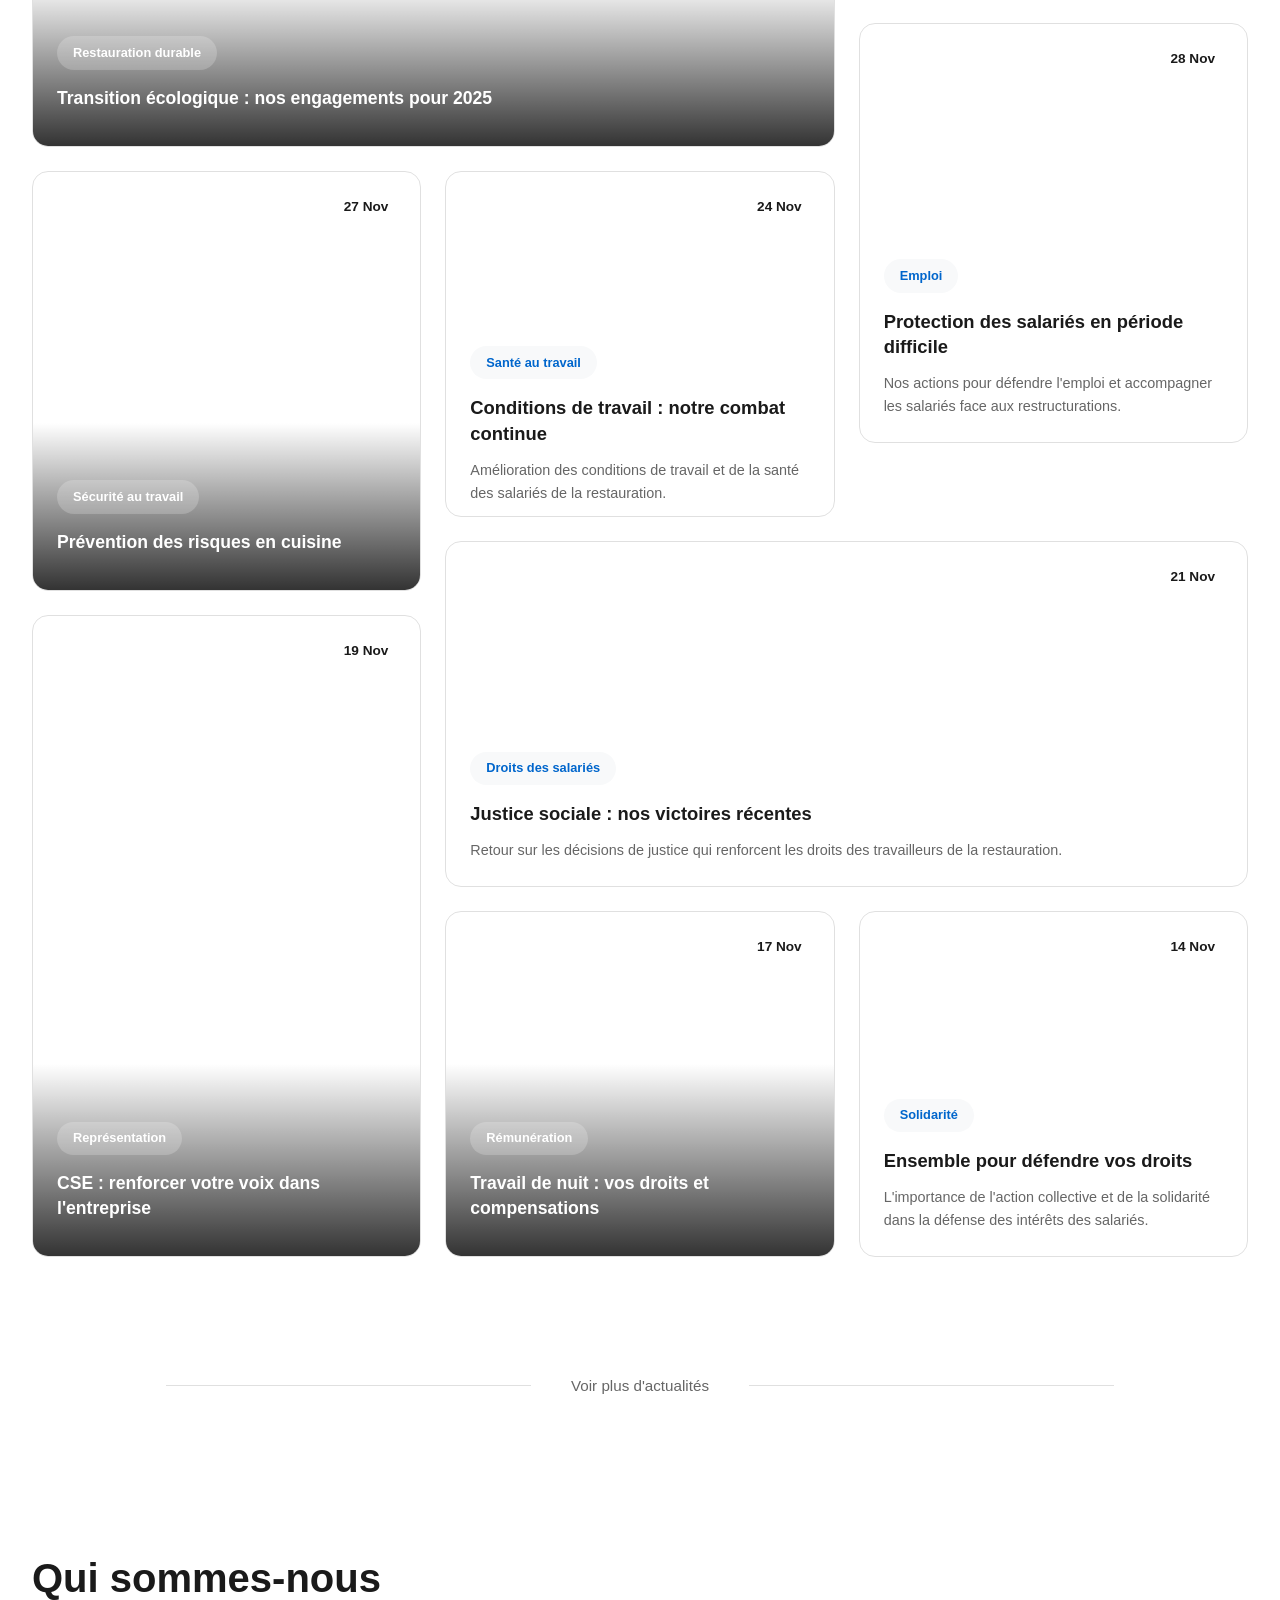
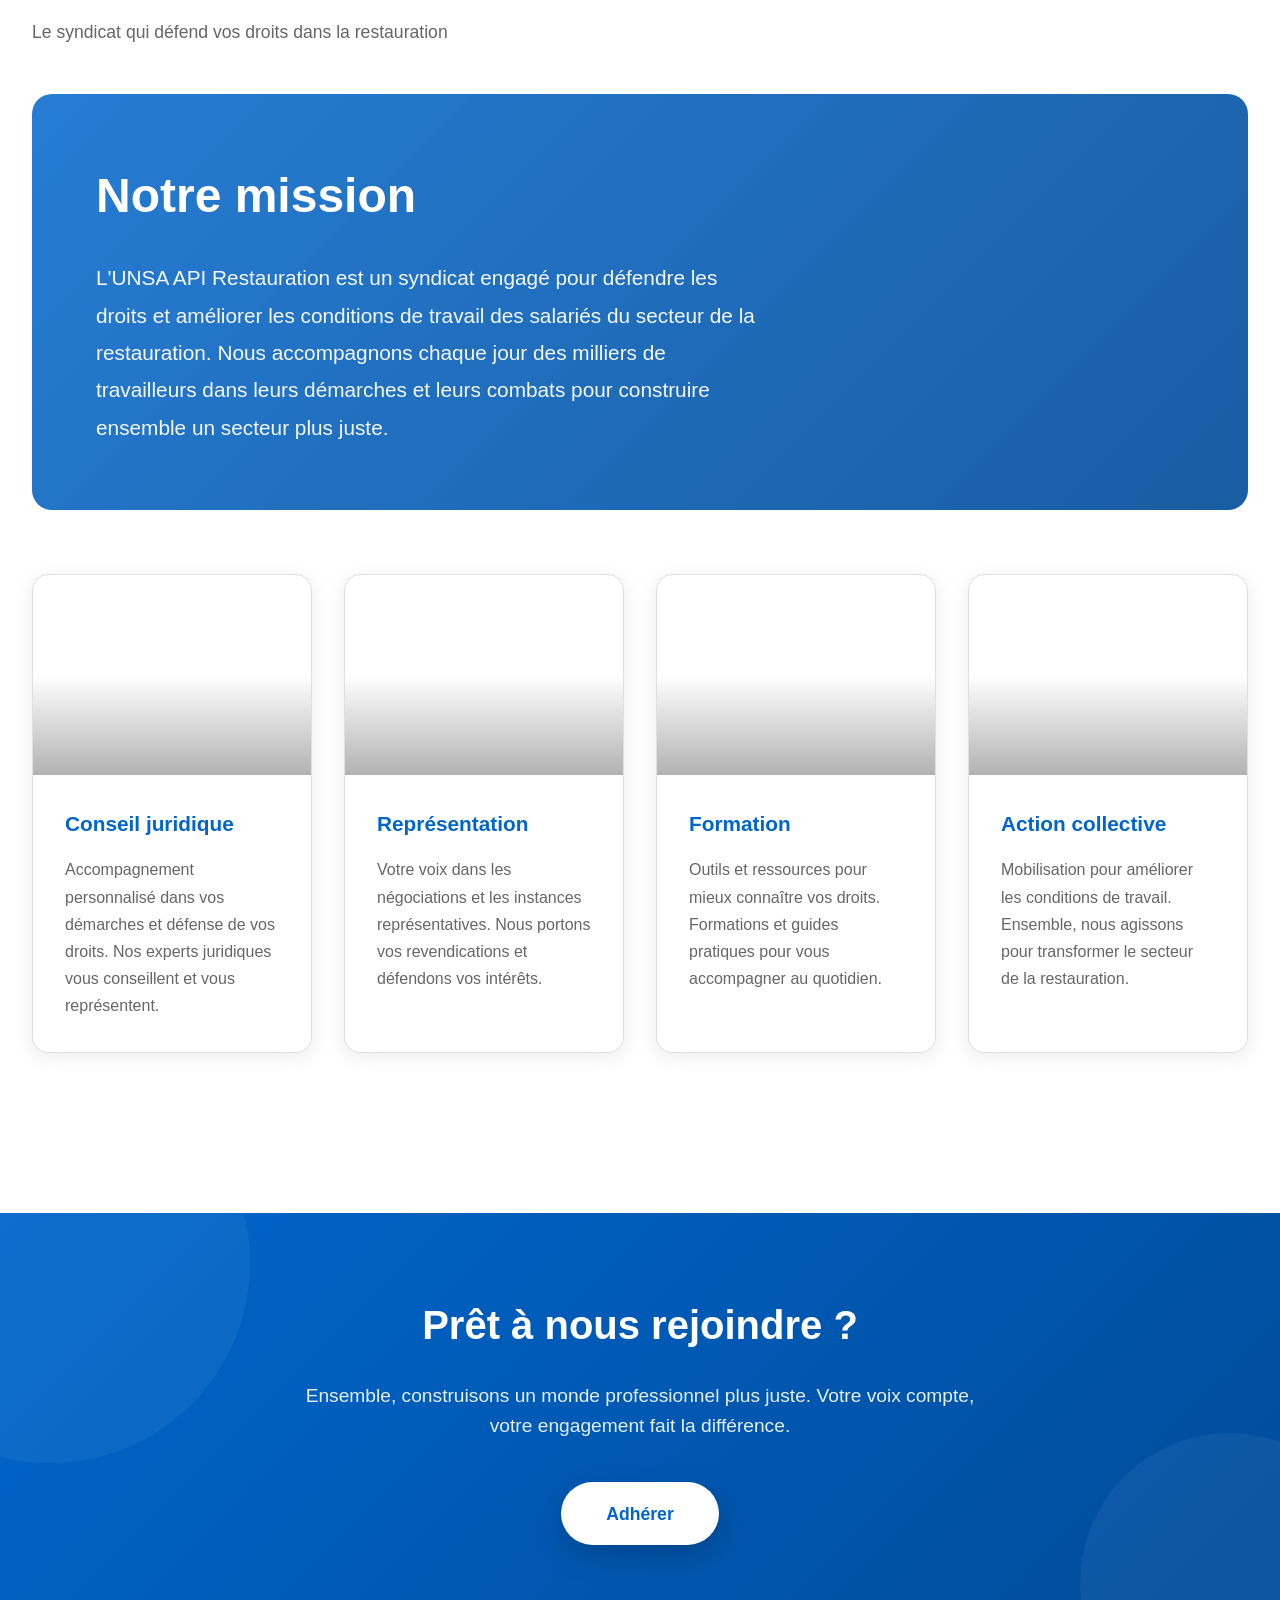
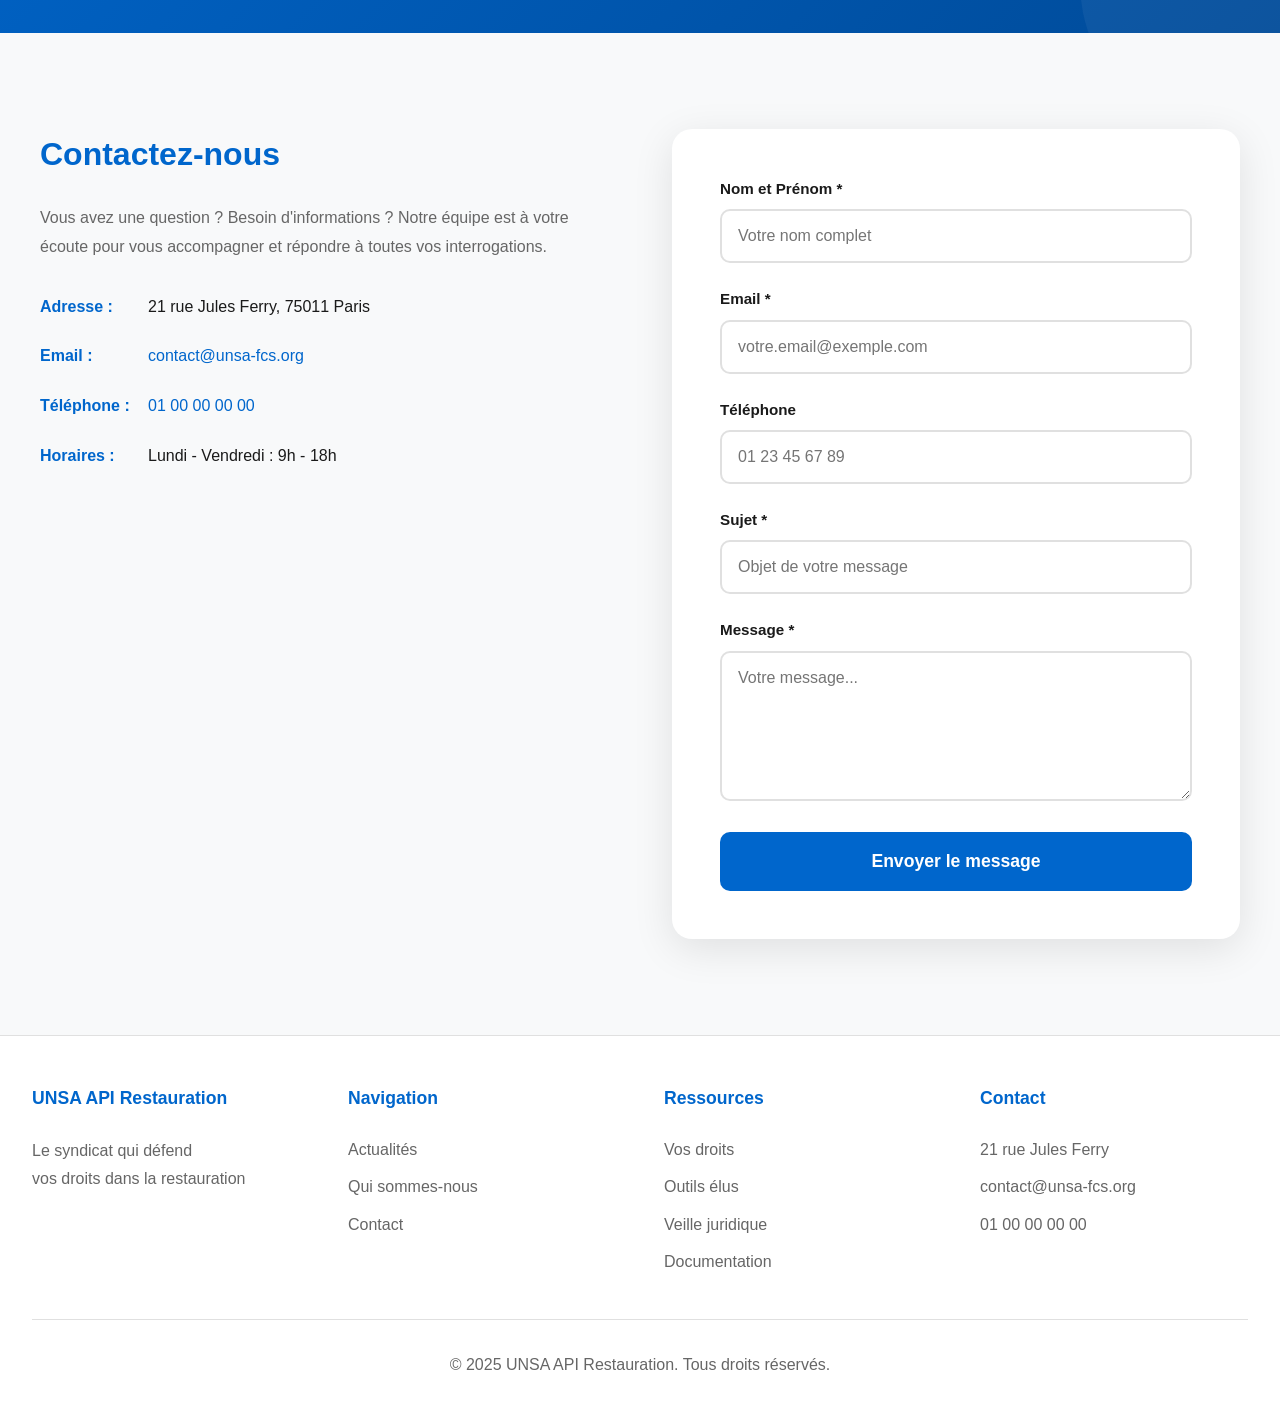
==== commit f7984afd: "restructuration propre" ====
--- a/index.html
+++ b/index.html
@@ -4,1148 +4,7 @@
     <meta charset="UTF-8" />
     <meta name="viewport" content="width=device-width, initial-scale=1.0" />
     <title>UNSA FCS - Pour une justice sociale</title>
-    <style>
-      * {
-        margin: 0;
-        padding: 0;
-        box-sizing: border-box;
-      }
-
-      :root {
-        --primary: #0066cc;
-        --primary-dark: #004b99;
-        --text: #1a1a1a;
-        --text-light: #666;
-        --bg: #ffffff;
-        --bg-light: #f8f9fa;
-        --border: #e0e0e0;
-      }
-
-      html {
-        scroll-behavior: smooth;
-      }
-
-      body {
-        font-family: "Inter", -apple-system, BlinkMacSystemFont, sans-serif;
-        color: var(--text);
-        line-height: 1.6;
-        overflow-x: hidden;
-      }
-
-      /* Header */
-      header {
-        position: fixed;
-        top: 0;
-        width: 100%;
-        background: rgba(255, 255, 255, 0.95);
-        backdrop-filter: blur(10px);
-        border-bottom: 1px solid var(--border);
-        z-index: 1000;
-        transition: all 0.3s ease;
-      }
-
-      nav {
-        max-width: 1400px;
-        margin: 0 auto;
-        padding: 1.5rem 2rem;
-        display: flex;
-        justify-content: space-between;
-        align-items: center;
-      }
-
-      .logo {
-        font-size: 1.5rem;
-        font-weight: 700;
-        color: var(--primary);
-        text-decoration: none;
-      }
-
-      .nav-links {
-        display: flex;
-        gap: 2.5rem;
-        align-items: center;
-      }
-
-      .nav-links a {
-        color: var(--text);
-        text-decoration: none;
-        font-size: 0.95rem;
-        font-weight: 500;
-        transition: color 0.3s;
-      }
-
-      .nav-links a:hover {
-        color: var(--primary);
-      }
-
-      .nav-links a.btn-primary {
-        color: white !important;
-      }
-
-      .nav-links a.btn-primary:hover {
-        color: white !important;
-      }
-
-      .btn-primary {
-        background: var(--primary);
-        color: white;
-        padding: 0.75rem 1.75rem;
-        border-radius: 50px;
-        text-decoration: none;
-        font-weight: 600;
-        transition: all 0.3s;
-        border: none;
-        cursor: pointer;
-      }
-
-      .btn-primary:hover {
-        background: var(--primary-dark);
-        transform: translateY(-2px);
-        box-shadow: 0 10px 25px rgba(0, 102, 204, 0.2);
-      }
-
-      /* Hero Section */
-      .hero {
-        margin-top: 80px;
-        min-height: 95vh;
-        display: flex;
-        align-items: center;
-        position: relative;
-        overflow: hidden;
-        background: linear-gradient(135deg, #0f0c29, #302b63, #24243e);
-      }
-
-      .hero-image {
-        position: absolute;
-        top: 0;
-        left: 0;
-        width: 100%;
-        height: 100%;
-        object-fit: cover;
-        opacity: 0.4;
-        animation: kenburns 20s ease-in-out infinite alternate;
-      }
-
-      @keyframes kenburns {
-        0% {
-          transform: scale(1) translateX(0);
-        }
-        100% {
-          transform: scale(1.1) translateX(-20px);
-        }
-      }
-
-      .hero-overlay {
-        position: absolute;
-        top: 0;
-        left: 0;
-        width: 100%;
-        height: 100%;
-        background: linear-gradient(
-          135deg,
-          rgba(0, 102, 204, 0.7) 0%,
-          rgba(0, 75, 153, 0.8) 100%
-        );
-        mix-blend-mode: multiply;
-      }
-
-      .hero-particles {
-        position: absolute;
-        top: 0;
-        left: 0;
-        width: 100%;
-        height: 100%;
-        overflow: hidden;
-      }
-
-      .particle {
-        position: absolute;
-        width: 60px;
-        height: 60px;
-        background-image: url("logo.webp");
-        background-size: contain;
-        background-repeat: no-repeat;
-        background-position: center;
-        opacity: 0.08;
-        animation: floatElegant 20s infinite ease-in-out;
-        filter: blur(1px);
-      }
-
-      .particle:nth-child(1) {
-        width: 80px;
-        height: 80px;
-        left: 8%;
-        top: 15%;
-        animation-delay: 0s;
-        animation-duration: 22s;
-        opacity: 0.06;
-        filter: blur(1.5px);
-      }
-
-      .particle:nth-child(2) {
-        width: 100px;
-        height: 100px;
-        right: 8%;
-        top: 25%;
-        animation-delay: 2.5s;
-        animation-duration: 26s;
-        opacity: 0.05;
-        filter: blur(2px);
-      }
-
-      .particle:nth-child(3) {
-        width: 70px;
-        height: 70px;
-        left: 12%;
-        bottom: 20%;
-        animation-delay: 5s;
-        animation-duration: 19s;
-        opacity: 0.07;
-        filter: blur(1.2px);
-      }
-
-      .particle:nth-child(4) {
-        width: 90px;
-        height: 90px;
-        right: 15%;
-        bottom: 15%;
-        animation-delay: 1.5s;
-        animation-duration: 24s;
-        opacity: 0.055;
-        filter: blur(1.8px);
-      }
-
-      .particle:nth-child(5) {
-        width: 65px;
-        height: 65px;
-        left: 45%;
-        top: 35%;
-        animation-delay: 4s;
-        animation-duration: 21s;
-        opacity: 0.065;
-        filter: blur(1.3px);
-      }
-
-      .particle:nth-child(6) {
-        width: 55px;
-        height: 55px;
-        left: 60%;
-        top: 60%;
-        animation-delay: 3s;
-        animation-duration: 18s;
-        opacity: 0.08;
-        filter: blur(1px);
-      }
-
-      @keyframes floatElegant {
-        0% {
-          transform: translateY(0) translateX(0) rotate(0deg) scale(1);
-          opacity: 0.05;
-        }
-        25% {
-          transform: translateY(-30px) translateX(20px) rotate(5deg) scale(1.05);
-          opacity: 0.08;
-        }
-        50% {
-          transform: translateY(-50px) translateX(-15px) rotate(-5deg)
-            scale(0.95);
-          opacity: 0.06;
-        }
-        75% {
-          transform: translateY(-25px) translateX(25px) rotate(3deg) scale(1.02);
-          opacity: 0.07;
-        }
-        100% {
-          transform: translateY(0) translateX(0) rotate(0deg) scale(1);
-          opacity: 0.05;
-        }
-      }
-
-      .hero-content {
-        max-width: 1400px;
-        margin: 0 auto;
-        padding: 4rem 2rem;
-        position: relative;
-        z-index: 10;
-        color: white;
-      }
-
-      .hero-text {
-        max-width: 800px;
-      }
-
-      .hero-badge {
-        display: inline-block;
-        background: rgba(255, 255, 255, 0.15);
-        backdrop-filter: blur(10px);
-        padding: 0.6rem 1.5rem;
-        border-radius: 50px;
-        font-size: 0.9rem;
-        font-weight: 600;
-        margin-bottom: 2rem;
-        border: 1px solid rgba(255, 255, 255, 0.2);
-        animation: fadeInUp 0.8s ease-out;
-      }
-
-      .hero-text h1 {
-        font-size: 4.5rem;
-        line-height: 1.1;
-        margin-bottom: 1.5rem;
-        font-weight: 800;
-        animation: fadeInUp 0.8s ease-out 0.2s backwards;
-        text-shadow: 0 4px 20px rgba(0, 0, 0, 0.3);
-      }
-
-      .hero-text h1 .highlight {
-        background: linear-gradient(120deg, #ffffff 0%, #a8d8ff 100%);
-        -webkit-background-clip: text;
-        -webkit-text-fill-color: transparent;
-        background-clip: text;
-        position: relative;
-        display: inline-block;
-      }
-
-      .hero-cta-focus {
-        margin-top: 3rem;
-        padding: 2rem;
-        background: rgba(255, 255, 255, 0.1);
-        backdrop-filter: blur(10px);
-        border-radius: 20px;
-        border: 1px solid rgba(255, 255, 255, 0.2);
-        max-width: 650px;
-        animation: fadeInUp 0.8s ease-out 0.8s backwards;
-      }
-
-      .hero-cta-focus p {
-        font-size: 1.1rem;
-        margin-bottom: 1.5rem;
-        opacity: 0.95;
-      }
-
-      .hero-cta-focus .btn-white {
-        width: 100%;
-        text-align: center;
-        font-size: 1.2rem;
-        padding: 1.3rem 2rem;
-      }
-
-      .hero-text p {
-        font-size: 1.4rem;
-        margin-bottom: 2.5rem;
-        opacity: 0.95;
-        max-width: 650px;
-        line-height: 1.7;
-        animation: fadeInUp 0.8s ease-out 0.4s backwards;
-        text-shadow: 0 2px 10px rgba(0, 0, 0, 0.2);
-      }
-
-      @keyframes fadeInUp {
-        from {
-          opacity: 0;
-          transform: translateY(30px);
-        }
-        to {
-          opacity: 1;
-          transform: translateY(0);
-        }
-      }
-
-      .hero-actions {
-        display: flex;
-        gap: 1rem;
-        align-items: center;
-        animation: fadeInUp 0.8s ease-out 0.6s backwards;
-      }
-
-      .btn-white {
-        background: white;
-        color: var(--primary);
-        padding: 1.1rem 2.8rem;
-        border-radius: 50px;
-        text-decoration: none;
-        font-weight: 700;
-        display: inline-block;
-        transition: all 0.3s;
-        font-size: 1.1rem;
-        box-shadow: 0 10px 30px rgba(0, 0, 0, 0.2);
-        position: relative;
-        overflow: hidden;
-      }
-
-      .btn-white::before {
-        content: "";
-        position: absolute;
-        top: 0;
-        left: -100%;
-        width: 100%;
-        height: 100%;
-        background: linear-gradient(
-          90deg,
-          transparent,
-          rgba(255, 255, 255, 0.3),
-          transparent
-        );
-        transition: left 0.5s;
-      }
-
-      .btn-white:hover::before {
-        left: 100%;
-      }
-
-      .btn-white:hover {
-        transform: translateY(-3px);
-        box-shadow: 0 15px 40px rgba(0, 0, 0, 0.3);
-      }
-
-      .btn-outline {
-        background: rgba(255, 255, 255, 0.1);
-        backdrop-filter: blur(10px);
-        color: white;
-        padding: 1.1rem 2.8rem;
-        border-radius: 50px;
-        text-decoration: none;
-        font-weight: 600;
-        border: 2px solid rgba(255, 255, 255, 0.3);
-        transition: all 0.3s;
-        font-size: 1.1rem;
-      }
-
-      .btn-outline:hover {
-        background: rgba(255, 255, 255, 0.2);
-        border-color: rgba(255, 255, 255, 0.6);
-        transform: translateY(-3px);
-      }
-
-      .hero-stats {
-        display: none;
-      }
-
-      .scroll-indicator {
-        position: absolute;
-        bottom: 2rem;
-        left: 50%;
-        transform: translateX(-50%);
-        z-index: 10;
-        animation: bounce 2s infinite;
-        cursor: pointer;
-      }
-
-      .scroll-indicator a {
-        display: block;
-        text-decoration: none;
-      }
-
-      .scroll-indicator span {
-        display: block;
-        width: 30px;
-        height: 50px;
-        border: 2px solid rgba(255, 255, 255, 0.5);
-        border-radius: 25px;
-        position: relative;
-      }
-
-      .scroll-indicator span::before {
-        content: "";
-        position: absolute;
-        top: 8px;
-        left: 50%;
-        width: 6px;
-        height: 6px;
-        background: white;
-        border-radius: 50%;
-        transform: translateX(-50%);
-        animation: scroll 2s infinite;
-      }
-
-      @keyframes bounce {
-        0%,
-        20%,
-        50%,
-        80%,
-        100% {
-          transform: translateX(-50%) translateY(0);
-        }
-        40% {
-          transform: translateX(-50%) translateY(-10px);
-        }
-        60% {
-          transform: translateX(-50%) translateY(-5px);
-        }
-      }
-
-      @keyframes scroll {
-        0% {
-          opacity: 0;
-          top: 8px;
-        }
-        50% {
-          opacity: 1;
-        }
-        100% {
-          opacity: 0;
-          top: 30px;
-        }
-      }
-
-      /* News Section - Masonry Gallery */
-      .section {
-        max-width: 1400px;
-        margin: 0 auto;
-        padding: 6rem 2rem;
-        overflow: hidden;
-        clear: both;
-      }
-
-      /* About Section Styles */
-      .about-hero {
-        position: relative;
-        border-radius: 20px;
-        overflow: hidden;
-        margin-bottom: 4rem;
-        min-height: 400px;
-        display: flex;
-        align-items: center;
-        background-size: cover;
-        background-position: center;
-        background-image: url("https://images.unsplash.com/photo-1521737604893-d14cc237f11d?w=1200&q=80");
-      }
-
-      .about-hero::before {
-        content: "";
-        position: absolute;
-        top: 0;
-        left: 0;
-        right: 0;
-        bottom: 0;
-        background: linear-gradient(
-          135deg,
-          rgba(0, 102, 204, 0.85) 0%,
-          rgba(0, 75, 153, 0.9) 100%
-        );
-      }
-
-      .about-hero-content {
-        position: relative;
-        z-index: 2;
-        color: white;
-        padding: 4rem;
-        max-width: 800px;
-      }
-
-      .about-hero-content h2 {
-        font-size: 3rem;
-        margin-bottom: 1.5rem;
-        font-weight: 800;
-      }
-
-      .about-hero-content p {
-        font-size: 1.3rem;
-        line-height: 1.8;
-        opacity: 0.95;
-      }
-
-      .about-cards {
-        display: grid;
-        grid-template-columns: repeat(auto-fit, minmax(280px, 1fr));
-        gap: 2rem;
-        margin-bottom: 4rem;
-      }
-
-      .about-card {
-        background: white;
-        border-radius: 16px;
-        overflow: hidden;
-        box-shadow: 0 4px 20px rgba(0, 0, 0, 0.08);
-        transition: all 0.3s;
-        border: 1px solid var(--border);
-      }
-
-      .about-card:hover {
-        transform: translateY(-8px);
-        box-shadow: 0 12px 40px rgba(0, 0, 0, 0.15);
-      }
-
-      .about-card-image {
-        height: 200px;
-        background-size: cover;
-        background-position: center;
-        position: relative;
-      }
-
-      .about-card-image::after {
-        content: "";
-        position: absolute;
-        bottom: 0;
-        left: 0;
-        right: 0;
-        height: 50%;
-        background: linear-gradient(to top, rgba(0, 0, 0, 0.3), transparent);
-      }
-
-      .about-card-content {
-        padding: 2rem;
-      }
-
-      .about-card-content h3 {
-        font-size: 1.3rem;
-        margin-bottom: 1rem;
-        color: var(--primary);
-        font-weight: 700;
-      }
-
-      .about-card-content p {
-        color: var(--text-light);
-        line-height: 1.7;
-      }
-
-      .values-grid {
-        display: grid;
-        grid-template-columns: repeat(auto-fit, minmax(250px, 1fr));
-        gap: 1.5rem;
-        margin-bottom: 4rem;
-      }
-
-      .value-item {
-        background: linear-gradient(
-          135deg,
-          var(--primary) 0%,
-          var(--primary-dark) 100%
-        );
-        color: white;
-        padding: 2rem;
-        border-radius: 16px;
-        text-align: center;
-        transition: all 0.3s;
-      }
-
-      .value-item:hover {
-        transform: translateY(-5px);
-        box-shadow: 0 10px 30px rgba(0, 102, 204, 0.3);
-      }
-
-      .value-item h4 {
-        font-size: 1.2rem;
-        margin-bottom: 0.75rem;
-        font-weight: 700;
-      }
-
-      .value-item p {
-        font-size: 0.95rem;
-        opacity: 0.9;
-        line-height: 1.6;
-      }
-
-      /* Contact Section Styles */
-      .contact-section {
-        background: var(--bg-light);
-        padding: 6rem 2rem;
-      }
-
-      .contact-container {
-        max-width: 1200px;
-        margin: 0 auto;
-        display: grid;
-        grid-template-columns: 1fr 1fr;
-        gap: 4rem;
-        align-items: start;
-      }
-
-      .contact-info h3 {
-        font-size: 2rem;
-        margin-bottom: 1.5rem;
-        color: var(--primary);
-      }
-
-      .contact-info p {
-        color: var(--text-light);
-        line-height: 1.8;
-        margin-bottom: 2rem;
-      }
-
-      .contact-details {
-        list-style: none;
-        padding: 0;
-      }
-
-      .contact-details li {
-        display: flex;
-        align-items: center;
-        margin-bottom: 1.5rem;
-        color: var(--text);
-      }
-
-      .contact-details li strong {
-        color: var(--primary);
-        margin-right: 0.5rem;
-        min-width: 100px;
-      }
-
-      .contact-form {
-        background: white;
-        padding: 3rem;
-        border-radius: 20px;
-        box-shadow: 0 10px 40px rgba(0, 0, 0, 0.1);
-      }
-
-      .form-group {
-        margin-bottom: 1.5rem;
-      }
-
-      .form-group label {
-        display: block;
-        margin-bottom: 0.5rem;
-        color: var(--text);
-        font-weight: 600;
-        font-size: 0.95rem;
-      }
-
-      .form-group input,
-      .form-group textarea {
-        width: 100%;
-        padding: 1rem;
-        border: 2px solid var(--border);
-        border-radius: 10px;
-        font-size: 1rem;
-        font-family: inherit;
-        transition: all 0.3s;
-        background: white;
-      }
-
-      .form-group input:focus,
-      .form-group textarea:focus {
-        outline: none;
-        border-color: var(--primary);
-        box-shadow: 0 0 0 3px rgba(0, 102, 204, 0.1);
-      }
-
-      .form-group textarea {
-        resize: vertical;
-        min-height: 150px;
-      }
-
-      .form-submit {
-        width: 100%;
-        padding: 1.2rem;
-        background: var(--primary);
-        color: white;
-        border: none;
-        border-radius: 10px;
-        font-size: 1.1rem;
-        font-weight: 700;
-        cursor: pointer;
-        transition: all 0.3s;
-      }
-
-      .form-submit:hover {
-        background: var(--primary-dark);
-        transform: translateY(-2px);
-        box-shadow: 0 10px 25px rgba(0, 102, 204, 0.3);
-      }
-
-      @media (max-width: 768px) {
-        .contact-container {
-          grid-template-columns: 1fr;
-          gap: 3rem;
-        }
-      }
-
-      .section-header {
-        display: flex;
-        justify-content: space-between;
-        align-items: center;
-        margin-bottom: 3rem;
-      }
-
-      .section-title h2 {
-        font-size: 2.5rem;
-        margin-bottom: 0.5rem;
-        font-weight: 700;
-      }
-
-      .section-title p {
-        color: var(--text-light);
-        font-size: 1.1rem;
-      }
-
-      .view-all {
-        color: var(--primary);
-        text-decoration: none;
-        font-weight: 600;
-        display: flex;
-        align-items: center;
-        gap: 0.5rem;
-        transition: gap 0.3s;
-      }
-
-      .view-all:hover {
-        gap: 1rem;
-      }
-
-      /* Masonry Gallery - CSS Grid Native */
-      .masonry-gallery {
-        display: grid;
-        grid-template-columns: repeat(3, 1fr);
-        gap: 1.5rem;
-        grid-auto-flow: dense;
-        grid-auto-rows: 50px;
-      }
-
-      .news-card {
-        background: white;
-        border-radius: 16px;
-        overflow: hidden;
-        transition: all 0.3s;
-        border: 1px solid var(--border);
-        cursor: pointer;
-        display: flex;
-        flex-direction: column;
-        grid-column: span 1;
-        grid-row: span 6;
-      }
-
-      .news-card.wide {
-        grid-column: span 2;
-        grid-row: span 5;
-      }
-
-      .news-card.full {
-        grid-column: span 3;
-        grid-row: span 4;
-      }
-
-      .news-card.tall {
-        grid-row: span 8;
-      }
-
-      .news-card.short {
-        grid-row: span 5;
-      }
-
-      .news-card.align-bottom {
-        grid-row: span 9;
-      }
-
-      .news-card:hover {
-        transform: translateY(-8px);
-        box-shadow: 0 20px 40px rgba(0, 0, 0, 0.1);
-      }
-
-      /* Classes pour différentes tailles de cartes */
-      .news-card.tall .news-image {
-        min-height: 400px;
-      }
-
-      .news-card.medium .news-image {
-        min-height: 250px;
-      }
-
-      .news-card.small .news-image {
-        min-height: 200px;
-      }
-
-      .news-image {
-        width: 100%;
-        flex: 1 1 auto;
-        background-size: cover;
-        background-position: center;
-        background-repeat: no-repeat;
-        position: relative;
-        display: flex;
-        align-items: center;
-        justify-content: center;
-        color: white;
-        font-size: 3rem;
-        font-weight: 800;
-        min-height: 150px;
-      }
-
-      /* Cartes avec image uniquement (sans texte) */
-      .news-card.image-only {
-        position: relative;
-      }
-
-      .news-card.image-only .news-image {
-        position: absolute;
-        top: 0;
-        left: 0;
-        width: 100%;
-        height: 100%;
-        min-height: 100%;
-      }
-
-      .news-card.image-only .news-content {
-        position: absolute;
-        bottom: 0;
-        left: 0;
-        right: 0;
-        background: linear-gradient(
-          to top,
-          rgba(0, 0, 0, 0.8) 0%,
-          transparent 100%
-        );
-        padding: 1.5rem;
-        color: white;
-        z-index: 2;
-      }
-
-      .news-card.image-only .news-category {
-        background: rgba(255, 255, 255, 0.2);
-        color: white;
-      }
-
-      .news-card.image-only .news-title {
-        color: white;
-        font-size: 1.1rem;
-      }
-
-      .news-card.image-only .news-excerpt {
-        display: none;
-      }
-
-      .news-card:nth-child(1) .news-image {
-        background-image: url("https://images.unsplash.com/photo-1542838132-92c53300491e?w=800&q=80");
-      }
-
-      .news-card:nth-child(2) .news-image {
-        background-image: url("https://images.unsplash.com/photo-1522202176988-66273c2fd55f?w=800&q=80");
-      }
-
-      .news-card:nth-child(3) .news-image {
-        background-image: url("https://images.unsplash.com/photo-1454165804606-c3d57bc86b40?w=800&q=80");
-      }
-
-      .news-card:nth-child(4) .news-image {
-        background-image: url("https://images.unsplash.com/photo-1556761175-5973dc0f32e7?w=800&q=80");
-      }
-
-      .news-card:nth-child(5) .news-image {
-        background-image: url("https://images.unsplash.com/photo-1576092768241-dec231879fc3?w=800&q=80");
-      }
-
-      .news-card:nth-child(6) .news-image {
-        background-image: url("https://images.unsplash.com/photo-1589829545856-d10d557cf95f?w=800&q=80");
-      }
-
-      .news-card:nth-child(7) .news-image {
-        background-image: url("https://images.unsplash.com/photo-1552664730-d307ca884978?w=800&q=80");
-      }
-
-      .news-card:nth-child(8) .news-image {
-        background-image: url("https://images.unsplash.com/photo-1556912172-45b7abe8b7e1?w=800&q=80");
-      }
-
-      .news-card:nth-child(9) .news-image {
-        background-image: url("https://images.unsplash.com/photo-1521737604893-d14cc237f11d?w=800&q=80");
-      }
-
-      .news-card:nth-child(10) .news-image {
-        background-image: url("https://images.unsplash.com/photo-1559027615-cd4628902d4a?w=800&q=80");
-      }
-
-      .news-date {
-        position: absolute;
-        top: 1rem;
-        right: 1rem;
-        background: rgba(255, 255, 255, 0.95);
-        padding: 0.5rem 1rem;
-        border-radius: 50px;
-        font-size: 0.85rem;
-        font-weight: 600;
-        color: var(--text);
-      }
-
-      .news-content {
-        padding: 1.5rem;
-        flex-shrink: 0;
-        flex-grow: 0;
-      }
-
-      .news-category {
-        display: inline-block;
-        background: var(--bg-light);
-        padding: 0.4rem 1rem;
-        border-radius: 50px;
-        font-size: 0.8rem;
-        font-weight: 600;
-        color: var(--primary);
-        margin-bottom: 1rem;
-      }
-
-      .news-title {
-        font-size: 1.15rem;
-        font-weight: 700;
-        margin-bottom: 0.75rem;
-        color: var(--text);
-        line-height: 1.4;
-      }
-
-      .news-excerpt {
-        color: var(--text-light);
-        font-size: 0.9rem;
-        line-height: 1.6;
-      }
-
-      /* CTA Section */
-      .cta-section {
-        background: linear-gradient(
-          135deg,
-          var(--primary) 0%,
-          var(--primary-dark) 100%
-        );
-        color: white;
-        text-align: center;
-        padding: 5rem 2rem;
-        position: relative;
-        overflow: hidden;
-      }
-
-      .cta-section::before {
-        content: "";
-        position: absolute;
-        width: 400px;
-        height: 400px;
-        background: rgba(255, 255, 255, 0.05);
-        border-radius: 50%;
-        top: -150px;
-        left: -150px;
-      }
-
-      .cta-section::after {
-        content: "";
-        position: absolute;
-        width: 300px;
-        height: 300px;
-        background: rgba(255, 255, 255, 0.05);
-        border-radius: 50%;
-        bottom: -100px;
-        right: -100px;
-      }
-
-      .cta-content {
-        max-width: 700px;
-        margin: 0 auto;
-        position: relative;
-        z-index: 1;
-      }
-
-      .cta-content h2 {
-        font-size: 2.5rem;
-        margin-bottom: 1.5rem;
-      }
-
-      .cta-content p {
-        font-size: 1.2rem;
-        margin-bottom: 2.5rem;
-        opacity: 0.9;
-      }
-
-      /* Footer */
-      footer {
-        background: white;
-        color: var(--text);
-        padding: 3rem 2rem 2rem;
-        border-top: 1px solid var(--border);
-      }
-
-      .footer-content {
-        max-width: 1400px;
-        margin: 0 auto;
-        display: grid;
-        grid-template-columns: repeat(auto-fit, minmax(250px, 1fr));
-        gap: 3rem;
-        margin-bottom: 2rem;
-      }
-
-      .footer-section h3 {
-        margin-bottom: 1.5rem;
-        font-size: 1.1rem;
-        color: var(--primary);
-      }
-
-      .footer-section a {
-        color: var(--text-light);
-        text-decoration: none;
-        display: block;
-        margin-bottom: 0.75rem;
-        transition: color 0.3s;
-      }
-
-      .footer-section a:hover {
-        color: var(--primary);
-      }
-
-      .footer-bottom {
-        max-width: 1400px;
-        margin: 0 auto;
-        padding-top: 2rem;
-        border-top: 1px solid var(--border);
-        text-align: center;
-        color: var(--text-light);
-      }
-
-      /* Responsive */
-      @media (max-width: 1024px) {
-        .masonry-gallery {
-          grid-template-columns: repeat(2, 1fr);
-        }
-      }
-
-      @media (max-width: 768px) {
-        .hero-text h1 {
-          font-size: 2.5rem;
-        }
-
-        .hero-text p {
-          font-size: 1.1rem;
-        }
-
-        .hero-actions {
-          flex-direction: column;
-          width: 100%;
-        }
-
-        .hero-actions a {
-          width: 100%;
-          text-align: center;
-        }
-
-        .hero-stats {
-          display: none;
-        }
-
-        .scroll-indicator {
-          display: none;
-        }
-
-        .nav-links {
-          display: none;
-        }
-
-        .masonry-gallery {
-          grid-template-columns: 1fr;
-        }
-
-        .news-card,
-        .news-card.wide,
-        .news-card.full,
-        .news-card.short,
-        .news-card.tall,
-        .news-card.align-bottom {
-          grid-column: span 1;
-          grid-row: span 6;
-        }
-
-        .section-header {
-          flex-direction: column;
-          align-items: flex-start;
-          gap: 1rem;
-        }
-
-        .section-title h2 {
-          font-size: 2rem;
-        }
-      }
-    </style>
+    <link rel="stylesheet" href="css/style.css" />
   </head>
   <body>
     <header>
@@ -1162,7 +21,24 @@
             >Adhérer</a
           >
         </div>
+        <div class="menu-toggle" id="menuToggle" aria-label="Menu">
+          <span></span>
+          <span></span>
+          <span></span>
+        </div>
       </nav>
+      <div class="menu-overlay" id="menuOverlay"></div>
+      <div class="mobile-menu" id="mobileMenu">
+        <a href="#actualites">Actualités</a>
+        <a href="#nous">Qui sommes-nous</a>
+        <a href="#contact">Contact</a>
+        <a
+          target="_blank"
+          href="https://commerces-services.unsa.org/adhesion"
+          class="btn-primary"
+          >Adhérer</a
+        >
+      </div>
     </header>
 
     <section class="hero">
@@ -1345,6 +221,12 @@
             </p>
           </div>
         </article>
+      </div>
+
+      <div class="load-more-container">
+        <button class="btn-load-more" id="loadMoreBtn">
+          Voir plus d'actualités
+        </button>
       </div>
     </section>
 
@@ -1620,5 +502,8 @@
         <p>&copy; 2025 UNSA API Restauration. Tous droits réservés.</p>
       </div>
     </footer>
+
+    <script src="js/main.js"></script>
   </body>
 </html>
+</html>
--- a/css/style.css
+++ b/css/style.css
@@ -0,0 +1,1304 @@
+      * {
+        margin: 0;
+        padding: 0;
+        box-sizing: border-box;
+      }
+
+      :root {
+        --primary: #0066cc;
+        --primary-dark: #004b99;
+        --text: #1a1a1a;
+        --text-light: #666;
+        --bg: #ffffff;
+        --bg-light: #f8f9fa;
+        --border: #e0e0e0;
+      }
+
+      html {
+        scroll-behavior: smooth;
+      }
+
+      body {
+        font-family: "Inter", -apple-system, BlinkMacSystemFont, sans-serif;
+        color: var(--text);
+        line-height: 1.6;
+        overflow-x: hidden;
+      }
+
+      /* Header */
+      header {
+        position: fixed;
+        top: 0;
+        width: 100%;
+        background: rgba(255, 255, 255, 0.95);
+        backdrop-filter: blur(10px);
+        border-bottom: 1px solid var(--border);
+        z-index: 1000;
+        transition: all 0.3s ease;
+      }
+
+      nav {
+        max-width: 1400px;
+        margin: 0 auto;
+        padding: 1.5rem 2rem;
+        display: flex;
+        justify-content: space-between;
+        align-items: center;
+      }
+
+      .logo {
+        font-size: 1.5rem;
+        font-weight: 700;
+        color: var(--primary);
+        text-decoration: none;
+      }
+
+      .nav-links {
+        display: flex;
+        gap: 2.5rem;
+        align-items: center;
+      }
+
+      .nav-links a {
+        color: var(--text);
+        text-decoration: none;
+        font-size: 0.95rem;
+        font-weight: 500;
+        transition: color 0.3s;
+      }
+
+      .nav-links a:hover {
+        color: var(--primary);
+      }
+
+      .nav-links a.btn-primary {
+        color: white !important;
+      }
+
+      .nav-links a.btn-primary:hover {
+        color: white !important;
+      }
+
+      /* Burger Menu */
+      .menu-toggle {
+        display: none;
+        flex-direction: column;
+        cursor: pointer;
+        padding: 0.5rem;
+        z-index: 1001;
+      }
+
+      .menu-toggle span {
+        width: 25px;
+        height: 3px;
+        background: var(--primary);
+        margin: 3px 0;
+        transition: all 0.3s;
+        border-radius: 2px;
+      }
+
+      .menu-toggle.active span:nth-child(1) {
+        transform: rotate(45deg) translate(8px, 8px);
+      }
+
+      .menu-toggle.active span:nth-child(2) {
+        opacity: 0;
+      }
+
+      .menu-toggle.active span:nth-child(3) {
+        transform: rotate(-45deg) translate(7px, -7px);
+      }
+
+      .mobile-menu {
+        position: fixed;
+        top: 0;
+        right: -100%;
+        width: 80%;
+        max-width: 300px;
+        height: 100vh;
+        background: white;
+        box-shadow: -2px 0 10px rgba(0, 0, 0, 0.1);
+        z-index: 1000;
+        transition: right 0.3s ease;
+        padding: 5rem 2rem 2rem;
+        overflow-y: auto;
+      }
+
+      .mobile-menu.active {
+        right: 0;
+      }
+
+      .mobile-menu a {
+        display: block;
+        padding: 1rem 0;
+        color: var(--text);
+        text-decoration: none;
+        font-size: 1.1rem;
+        font-weight: 500;
+        border-bottom: 1px solid var(--border);
+        transition: color 0.3s;
+      }
+
+      .mobile-menu a:hover {
+        color: var(--primary);
+      }
+
+      .mobile-menu a.btn-primary {
+        background: var(--primary);
+        color: white;
+        padding: 1rem;
+        border-radius: 50px;
+        text-align: center;
+        margin-top: 1rem;
+        border: none;
+      }
+
+      .mobile-menu a.btn-primary:hover {
+        background: var(--primary-dark);
+        color: white;
+      }
+
+      .menu-overlay {
+        position: fixed;
+        top: 0;
+        left: 0;
+        width: 100%;
+        height: 100%;
+        background: rgba(0, 0, 0, 0.5);
+        z-index: 999;
+        opacity: 0;
+        visibility: hidden;
+        transition: all 0.3s;
+      }
+
+      .menu-overlay.active {
+        opacity: 1;
+        visibility: visible;
+      }
+
+      .btn-primary {
+        background: var(--primary);
+        color: white;
+        padding: 0.75rem 1.75rem;
+        border-radius: 50px;
+        text-decoration: none;
+        font-weight: 600;
+        transition: all 0.3s;
+        border: none;
+        cursor: pointer;
+      }
+
+      .btn-primary:hover {
+        background: var(--primary-dark);
+        transform: translateY(-2px);
+        box-shadow: 0 10px 25px rgba(0, 102, 204, 0.2);
+      }
+
+      /* Hero Section */
+      .hero {
+        margin-top: 80px;
+        min-height: 95vh;
+        display: flex;
+        align-items: center;
+        position: relative;
+        overflow: hidden;
+        background: linear-gradient(135deg, #0f0c29, #302b63, #24243e);
+      }
+
+      .hero-image {
+        position: absolute;
+        top: 0;
+        left: 0;
+        width: 100%;
+        height: 100%;
+        object-fit: cover;
+        opacity: 0.4;
+        animation: kenburns 20s ease-in-out infinite alternate;
+      }
+
+      @keyframes kenburns {
+        0% {
+          transform: scale(1) translateX(0);
+        }
+
+        100% {
+          transform: scale(1.1) translateX(-20px);
+        }
+      }
+
+      .hero-overlay {
+        position: absolute;
+        top: 0;
+        left: 0;
+        width: 100%;
+        height: 100%;
+        background: linear-gradient(135deg,
+            rgba(0, 102, 204, 0.7) 0%,
+            rgba(0, 75, 153, 0.8) 100%);
+        mix-blend-mode: multiply;
+      }
+
+      .hero-particles {
+        position: absolute;
+        top: 0;
+        left: 0;
+        width: 100%;
+        height: 100%;
+        overflow: hidden;
+      }
+
+      .particle {
+        position: absolute;
+        width: 60px;
+        height: 60px;
+        background-image: url("../logo.webp");
+        background-size: contain;
+        background-repeat: no-repeat;
+        background-position: center;
+        opacity: 0.08;
+        animation: floatElegant 20s infinite ease-in-out;
+        filter: blur(1px);
+      }
+
+      .particle:nth-child(1) {
+        width: 80px;
+        height: 80px;
+        left: 8%;
+        top: 15%;
+        animation-delay: 0s;
+        animation-duration: 22s;
+        opacity: 0.06;
+        filter: blur(1.5px);
+      }
+
+      .particle:nth-child(2) {
+        width: 100px;
+        height: 100px;
+        right: 8%;
+        top: 25%;
+        animation-delay: 2.5s;
+        animation-duration: 26s;
+        opacity: 0.05;
+        filter: blur(2px);
+      }
+
+      .particle:nth-child(3) {
+        width: 70px;
+        height: 70px;
+        left: 12%;
+        bottom: 20%;
+        animation-delay: 5s;
+        animation-duration: 19s;
+        opacity: 0.07;
+        filter: blur(1.2px);
+      }
+
+      .particle:nth-child(4) {
+        width: 90px;
+        height: 90px;
+        right: 15%;
+        bottom: 15%;
+        animation-delay: 1.5s;
+        animation-duration: 24s;
+        opacity: 0.055;
+        filter: blur(1.8px);
+      }
+
+      .particle:nth-child(5) {
+        width: 65px;
+        height: 65px;
+        left: 45%;
+        top: 35%;
+        animation-delay: 4s;
+        animation-duration: 21s;
+        opacity: 0.065;
+        filter: blur(1.3px);
+      }
+
+      .particle:nth-child(6) {
+        width: 55px;
+        height: 55px;
+        left: 60%;
+        top: 60%;
+        animation-delay: 3s;
+        animation-duration: 18s;
+        opacity: 0.08;
+        filter: blur(1px);
+      }
+
+      @keyframes floatElegant {
+        0% {
+          transform: translateY(0) translateX(0) rotate(0deg) scale(1);
+          opacity: 0.05;
+        }
+
+        25% {
+          transform: translateY(-30px) translateX(20px) rotate(5deg) scale(1.05);
+          opacity: 0.08;
+        }
+
+        50% {
+          transform: translateY(-50px) translateX(-15px) rotate(-5deg) scale(0.95);
+          opacity: 0.06;
+        }
+
+        75% {
+          transform: translateY(-25px) translateX(25px) rotate(3deg) scale(1.02);
+          opacity: 0.07;
+        }
+
+        100% {
+          transform: translateY(0) translateX(0) rotate(0deg) scale(1);
+          opacity: 0.05;
+        }
+      }
+
+      .hero-content {
+        max-width: 1400px;
+        margin: 0 auto;
+        padding: 4rem 2rem;
+        position: relative;
+        z-index: 10;
+        color: white;
+      }
+
+      .hero-text {
+        max-width: 800px;
+      }
+
+      .hero-badge {
+        display: inline-block;
+        background: rgba(255, 255, 255, 0.15);
+        backdrop-filter: blur(10px);
+        padding: 0.6rem 1.5rem;
+        border-radius: 50px;
+        font-size: 0.9rem;
+        font-weight: 600;
+        margin-bottom: 2rem;
+        border: 1px solid rgba(255, 255, 255, 0.2);
+        animation: fadeInUp 0.8s ease-out;
+      }
+
+      .hero-text h1 {
+        font-size: 4.5rem;
+        line-height: 1.1;
+        margin-bottom: 1.5rem;
+        font-weight: 800;
+        animation: fadeInUp 0.8s ease-out 0.2s backwards;
+        text-shadow: 0 4px 20px rgba(0, 0, 0, 0.3);
+      }
+
+      .hero-text h1 .highlight {
+        background: linear-gradient(120deg, #ffffff 0%, #a8d8ff 100%);
+        -webkit-background-clip: text;
+        -webkit-text-fill-color: transparent;
+        background-clip: text;
+        position: relative;
+        display: inline-block;
+      }
+
+      .hero-cta-focus {
+        margin-top: 3rem;
+        padding: 2rem;
+        background: rgba(255, 255, 255, 0.1);
+        backdrop-filter: blur(10px);
+        border-radius: 20px;
+        border: 1px solid rgba(255, 255, 255, 0.2);
+        max-width: 650px;
+        animation: fadeInUp 0.8s ease-out 0.8s backwards;
+      }
+
+      .hero-cta-focus p {
+        font-size: 1.1rem;
+        margin-bottom: 1.5rem;
+        opacity: 0.95;
+      }
+
+      .hero-cta-focus .btn-white {
+        width: 100%;
+        text-align: center;
+        font-size: 1.2rem;
+        padding: 1.3rem 2rem;
+      }
+
+      .hero-text p {
+        font-size: 1.4rem;
+        margin-bottom: 2.5rem;
+        opacity: 0.95;
+        max-width: 650px;
+        line-height: 1.7;
+        animation: fadeInUp 0.8s ease-out 0.4s backwards;
+        text-shadow: 0 2px 10px rgba(0, 0, 0, 0.2);
+      }
+
+      @keyframes fadeInUp {
+        from {
+          opacity: 0;
+          transform: translateY(30px);
+        }
+
+        to {
+          opacity: 1;
+          transform: translateY(0);
+        }
+      }
+
+      .hero-actions {
+        display: flex;
+        gap: 1rem;
+        align-items: center;
+        animation: fadeInUp 0.8s ease-out 0.6s backwards;
+      }
+
+      .btn-white {
+        background: white;
+        color: var(--primary);
+        padding: 1.1rem 2.8rem;
+        border-radius: 50px;
+        text-decoration: none;
+        font-weight: 700;
+        display: inline-block;
+        transition: all 0.3s;
+        font-size: 1.1rem;
+        box-shadow: 0 10px 30px rgba(0, 0, 0, 0.2);
+        position: relative;
+        overflow: hidden;
+      }
+
+      .btn-white::before {
+        content: "";
+        position: absolute;
+        top: 0;
+        left: -100%;
+        width: 100%;
+        height: 100%;
+        background: linear-gradient(90deg,
+            transparent,
+            rgba(255, 255, 255, 0.3),
+            transparent);
+        transition: left 0.5s;
+      }
+
+      .btn-white:hover::before {
+        left: 100%;
+      }
+
+      .btn-white:hover {
+        transform: translateY(-3px);
+        box-shadow: 0 15px 40px rgba(0, 0, 0, 0.3);
+      }
+
+      .btn-outline {
+        background: rgba(255, 255, 255, 0.1);
+        backdrop-filter: blur(10px);
+        color: white;
+        padding: 1.1rem 2.8rem;
+        border-radius: 50px;
+        text-decoration: none;
+        font-weight: 600;
+        border: 2px solid rgba(255, 255, 255, 0.3);
+        transition: all 0.3s;
+        font-size: 1.1rem;
+      }
+
+      .btn-outline:hover {
+        background: rgba(255, 255, 255, 0.2);
+        border-color: rgba(255, 255, 255, 0.6);
+        transform: translateY(-3px);
+      }
+
+      .hero-stats {
+        display: none;
+      }
+
+      .scroll-indicator {
+        position: absolute;
+        bottom: 4rem;
+        left: 50%;
+        transform: translateX(-50%);
+        z-index: 10;
+        animation: bounce 2s infinite;
+        cursor: pointer;
+      }
+
+      .scroll-indicator a {
+        display: block;
+        text-decoration: none;
+      }
+
+      .scroll-indicator span {
+        display: block;
+        width: 30px;
+        height: 50px;
+        border: 2px solid rgba(255, 255, 255, 0.5);
+        border-radius: 25px;
+        position: relative;
+      }
+
+      .scroll-indicator span::before {
+        content: "";
+        position: absolute;
+        top: 8px;
+        left: 50%;
+        width: 6px;
+        height: 6px;
+        background: white;
+        border-radius: 50%;
+        transform: translateX(-50%);
+        animation: scroll 2s infinite;
+      }
+
+      @keyframes bounce {
+
+        0%,
+        20%,
+        50%,
+        80%,
+        100% {
+          transform: translateX(-50%) translateY(0);
+        }
+
+        40% {
+          transform: translateX(-50%) translateY(-10px);
+        }
+
+        60% {
+          transform: translateX(-50%) translateY(-5px);
+        }
+      }
+
+      @keyframes scroll {
+        0% {
+          opacity: 0;
+          top: 8px;
+        }
+
+        50% {
+          opacity: 1;
+        }
+
+        100% {
+          opacity: 0;
+          top: 30px;
+        }
+      }
+
+      /* News Section - Masonry Gallery */
+      .section {
+        max-width: 1400px;
+        margin: 0 auto;
+        padding: 6rem 2rem;
+        overflow: hidden;
+        clear: both;
+      }
+
+      #actualites.section {
+        padding-bottom: 2rem;
+      }
+
+      /* About Section Styles */
+      #nous.section {
+        padding-top: 4rem;
+      }
+
+      .about-hero {
+        position: relative;
+        border-radius: 20px;
+        overflow: hidden;
+        margin-bottom: 4rem;
+        min-height: 400px;
+        display: flex;
+        align-items: center;
+        background-size: cover;
+        background-position: center;
+        background-image: url("https://images.unsplash.com/photo-1521737604893-d14cc237f11d?w=1200&q=80");
+      }
+
+      .about-hero::before {
+        content: "";
+        position: absolute;
+        top: 0;
+        left: 0;
+        right: 0;
+        bottom: 0;
+        background: linear-gradient(135deg,
+            rgba(0, 102, 204, 0.85) 0%,
+            rgba(0, 75, 153, 0.9) 100%);
+      }
+
+      .about-hero-content {
+        position: relative;
+        z-index: 2;
+        color: white;
+        padding: 4rem;
+        max-width: 800px;
+      }
+
+      .about-hero-content h2 {
+        font-size: 3rem;
+        margin-bottom: 1.5rem;
+        font-weight: 800;
+      }
+
+      .about-hero-content p {
+        font-size: 1.3rem;
+        line-height: 1.8;
+        opacity: 0.95;
+      }
+
+      .about-cards {
+        display: grid;
+        grid-template-columns: repeat(auto-fit, minmax(280px, 1fr));
+        gap: 2rem;
+        margin-bottom: 4rem;
+      }
+
+      .about-card {
+        background: white;
+        border-radius: 16px;
+        overflow: hidden;
+        box-shadow: 0 4px 20px rgba(0, 0, 0, 0.08);
+        transition: all 0.3s;
+        border: 1px solid var(--border);
+      }
+
+      .about-card:hover {
+        transform: translateY(-8px);
+        box-shadow: 0 12px 40px rgba(0, 0, 0, 0.15);
+      }
+
+      .about-card-image {
+        height: 200px;
+        background-size: cover;
+        background-position: center;
+        position: relative;
+      }
+
+      .about-card-image::after {
+        content: "";
+        position: absolute;
+        bottom: 0;
+        left: 0;
+        right: 0;
+        height: 50%;
+        background: linear-gradient(to top, rgba(0, 0, 0, 0.3), transparent);
+      }
+
+      .about-card-content {
+        padding: 2rem;
+      }
+
+      .about-card-content h3 {
+        font-size: 1.3rem;
+        margin-bottom: 1rem;
+        color: var(--primary);
+        font-weight: 700;
+      }
+
+      .about-card-content p {
+        color: var(--text-light);
+        line-height: 1.7;
+      }
+
+      .values-grid {
+        display: grid;
+        grid-template-columns: repeat(auto-fit, minmax(250px, 1fr));
+        gap: 1.5rem;
+        margin-bottom: 4rem;
+      }
+
+      .value-item {
+        background: linear-gradient(135deg,
+            var(--primary) 0%,
+            var(--primary-dark) 100%);
+        color: white;
+        padding: 2rem;
+        border-radius: 16px;
+        text-align: center;
+        transition: all 0.3s;
+      }
+
+      .value-item:hover {
+        transform: translateY(-5px);
+        box-shadow: 0 10px 30px rgba(0, 102, 204, 0.3);
+      }
+
+      .value-item h4 {
+        font-size: 1.2rem;
+        margin-bottom: 0.75rem;
+        font-weight: 700;
+      }
+
+      .value-item p {
+        font-size: 0.95rem;
+        opacity: 0.9;
+        line-height: 1.6;
+      }
+
+      /* Contact Section Styles */
+      .contact-section {
+        background: var(--bg-light);
+        padding: 6rem 2rem;
+      }
+
+      .contact-container {
+        max-width: 1200px;
+        margin: 0 auto;
+        display: grid;
+        grid-template-columns: 1fr 1fr;
+        gap: 4rem;
+        align-items: start;
+      }
+
+      .contact-info h3 {
+        font-size: 2rem;
+        margin-bottom: 1.5rem;
+        color: var(--primary);
+      }
+
+      .contact-info p {
+        color: var(--text-light);
+        line-height: 1.8;
+        margin-bottom: 2rem;
+      }
+
+      .contact-details {
+        list-style: none;
+        padding: 0;
+      }
+
+      .contact-details li {
+        display: flex;
+        align-items: center;
+        margin-bottom: 1.5rem;
+        color: var(--text);
+      }
+
+      .contact-details li strong {
+        color: var(--primary);
+        margin-right: 0.5rem;
+        min-width: 100px;
+      }
+
+      .contact-form {
+        background: white;
+        padding: 3rem;
+        border-radius: 20px;
+        box-shadow: 0 10px 40px rgba(0, 0, 0, 0.1);
+      }
+
+      .form-group {
+        margin-bottom: 1.5rem;
+      }
+
+      .form-group label {
+        display: block;
+        margin-bottom: 0.5rem;
+        color: var(--text);
+        font-weight: 600;
+        font-size: 0.95rem;
+      }
+
+      .form-group input,
+      .form-group textarea {
+        width: 100%;
+        padding: 1rem;
+        border: 2px solid var(--border);
+        border-radius: 10px;
+        font-size: 1rem;
+        font-family: inherit;
+        transition: all 0.3s;
+        background: white;
+      }
+
+      .form-group input:focus,
+      .form-group textarea:focus {
+        outline: none;
+        border-color: var(--primary);
+        box-shadow: 0 0 0 3px rgba(0, 102, 204, 0.1);
+      }
+
+      .form-group textarea {
+        resize: vertical;
+        min-height: 150px;
+      }
+
+      .form-submit {
+        width: 100%;
+        padding: 1.2rem;
+        background: var(--primary);
+        color: white;
+        border: none;
+        border-radius: 10px;
+        font-size: 1.1rem;
+        font-weight: 700;
+        cursor: pointer;
+        transition: all 0.3s;
+      }
+
+      .form-submit:hover {
+        background: var(--primary-dark);
+        transform: translateY(-2px);
+        box-shadow: 0 10px 25px rgba(0, 102, 204, 0.3);
+      }
+
+      @media (max-width: 768px) {
+        .contact-container {
+          grid-template-columns: 1fr;
+          gap: 3rem;
+        }
+      }
+
+      .section-header {
+        display: flex;
+        justify-content: space-between;
+        align-items: center;
+        margin-bottom: 3rem;
+      }
+
+      .section-title h2 {
+        font-size: 2.5rem;
+        margin-bottom: 0.5rem;
+        font-weight: 700;
+      }
+
+      .section-title p {
+        color: var(--text-light);
+        font-size: 1.1rem;
+      }
+
+      .view-all {
+        color: var(--primary);
+        text-decoration: none;
+        font-weight: 600;
+        display: flex;
+        align-items: center;
+        gap: 0.5rem;
+        transition: gap 0.3s;
+      }
+
+      .view-all:hover {
+        gap: 1rem;
+      }
+
+      /* Masonry Gallery - CSS Grid Native */
+      .masonry-gallery {
+        display: grid;
+        grid-template-columns: repeat(3, 1fr);
+        gap: 1.5rem;
+        grid-auto-flow: dense;
+        grid-auto-rows: 50px;
+      }
+
+      .news-card {
+        background: white;
+        border-radius: 16px;
+        overflow: hidden;
+        transition: all 0.3s;
+        border: 1px solid var(--border);
+        cursor: pointer;
+        display: flex;
+        flex-direction: column;
+        grid-column: span 1;
+        grid-row: span 6;
+      }
+
+      .news-card.wide {
+        grid-column: span 2;
+        grid-row: span 5;
+      }
+
+      .news-card.full {
+        grid-column: span 3;
+        grid-row: span 4;
+      }
+
+      .news-card.tall {
+        grid-row: span 8;
+      }
+
+      .news-card.short {
+        grid-row: span 5;
+      }
+
+      .news-card.align-bottom {
+        grid-row: span 9;
+      }
+
+      .news-card.hidden {
+        display: none;
+      }
+
+      .load-more-container {
+        display: flex;
+        align-items: center;
+        justify-content: center;
+        margin-top: 4rem;
+        padding: 3rem 0;
+        position: relative;
+        gap: 1.5rem;
+      }
+
+      .load-more-container::before,
+      .load-more-container::after {
+        content: "";
+        flex: 1;
+        max-width: 30%;
+        height: 1px;
+        background: var(--border);
+      }
+
+      .btn-load-more {
+        background: none;
+        color: var(--text-light);
+        padding: 0.5rem 1rem;
+        border: none;
+        text-decoration: none;
+        font-weight: 500;
+        display: inline-block;
+        transition: all 0.3s;
+        cursor: pointer;
+        font-size: 0.95rem;
+        font-family: inherit;
+        white-space: nowrap;
+      }
+
+      .btn-load-more:hover {
+        color: var(--primary);
+      }
+
+      .btn-load-more:disabled {
+        opacity: 0.3;
+        cursor: not-allowed;
+      }
+
+      .news-card:hover {
+        transform: translateY(-8px);
+        box-shadow: 0 20px 40px rgba(0, 0, 0, 0.1);
+      }
+
+      /* Classes pour différentes tailles de cartes */
+      .news-card.tall .news-image {
+        min-height: 400px;
+      }
+
+      .news-card.medium .news-image {
+        min-height: 250px;
+      }
+
+      .news-card.small .news-image {
+        min-height: 200px;
+      }
+
+      .news-image {
+        width: 100%;
+        flex: 1 1 auto;
+        background-size: cover;
+        background-position: center;
+        background-repeat: no-repeat;
+        position: relative;
+        display: flex;
+        align-items: center;
+        justify-content: center;
+        color: white;
+        font-size: 3rem;
+        font-weight: 800;
+        min-height: 150px;
+      }
+
+      /* Cartes avec image uniquement (sans texte) */
+      .news-card.image-only {
+        position: relative;
+      }
+
+      .news-card.image-only .news-image {
+        position: absolute;
+        top: 0;
+        left: 0;
+        width: 100%;
+        height: 100%;
+        min-height: 100%;
+      }
+
+      .news-card.image-only .news-content {
+        position: absolute;
+        bottom: 0;
+        left: 0;
+        right: 0;
+        background: linear-gradient(to top,
+            rgba(0, 0, 0, 0.8) 0%,
+            transparent 100%);
+        padding: 1.5rem;
+        color: white;
+        z-index: 2;
+      }
+
+      .news-card.image-only .news-category {
+        background: rgba(255, 255, 255, 0.2);
+        color: white;
+      }
+
+      .news-card.image-only .news-title {
+        color: white;
+        font-size: 1.1rem;
+      }
+
+      .news-card.image-only .news-excerpt {
+        display: none;
+      }
+
+      .news-card:nth-child(1) .news-image {
+        background-image: url("https://images.unsplash.com/photo-1542838132-92c53300491e?w=800&q=80");
+      }
+
+      .news-card:nth-child(2) .news-image {
+        background-image: url("https://images.unsplash.com/photo-1522202176988-66273c2fd55f?w=800&q=80");
+      }
+
+      .news-card:nth-child(3) .news-image {
+        background-image: url("https://images.unsplash.com/photo-1454165804606-c3d57bc86b40?w=800&q=80");
+      }
+
+      .news-card:nth-child(4) .news-image {
+        background-image: url("https://images.unsplash.com/photo-1556761175-5973dc0f32e7?w=800&q=80");
+      }
+
+      .news-card:nth-child(5) .news-image {
+        background-image: url("https://images.unsplash.com/photo-1576092768241-dec231879fc3?w=800&q=80");
+      }
+
+      .news-card:nth-child(6) .news-image {
+        background-image: url("https://images.unsplash.com/photo-1589829545856-d10d557cf95f?w=800&q=80");
+      }
+
+      .news-card:nth-child(7) .news-image {
+        background-image: url("https://images.unsplash.com/photo-1552664730-d307ca884978?w=800&q=80");
+      }
+
+      .news-card:nth-child(8) .news-image {
+        background-image: url("https://images.unsplash.com/photo-1556912172-45b7abe8b7e1?w=800&q=80");
+      }
+
+      .news-card:nth-child(9) .news-image {
+        background-image: url("https://images.unsplash.com/photo-1521737604893-d14cc237f11d?w=800&q=80");
+      }
+
+      .news-card:nth-child(10) .news-image {
+        background-image: url("https://images.unsplash.com/photo-1559027615-cd4628902d4a?w=800&q=80");
+      }
+
+      .news-date {
+        position: absolute;
+        top: 1rem;
+        right: 1rem;
+        background: rgba(255, 255, 255, 0.95);
+        padding: 0.5rem 1rem;
+        border-radius: 50px;
+        font-size: 0.85rem;
+        font-weight: 600;
+        color: var(--text);
+      }
+
+      .news-content {
+        padding: 1.5rem;
+        flex-shrink: 0;
+        flex-grow: 0;
+      }
+
+      .news-category {
+        display: inline-block;
+        background: var(--bg-light);
+        padding: 0.4rem 1rem;
+        border-radius: 50px;
+        font-size: 0.8rem;
+        font-weight: 600;
+        color: var(--primary);
+        margin-bottom: 1rem;
+      }
+
+      .news-title {
+        font-size: 1.15rem;
+        font-weight: 700;
+        margin-bottom: 0.75rem;
+        color: var(--text);
+        line-height: 1.4;
+      }
+
+      .news-excerpt {
+        color: var(--text-light);
+        font-size: 0.9rem;
+        line-height: 1.6;
+      }
+
+      /* CTA Section */
+      .cta-section {
+        background: linear-gradient(135deg,
+            var(--primary) 0%,
+            var(--primary-dark) 100%);
+        color: white;
+        text-align: center;
+        padding: 5rem 2rem;
+        position: relative;
+        overflow: hidden;
+      }
+
+      .cta-section::before {
+        content: "";
+        position: absolute;
+        width: 400px;
+        height: 400px;
+        background: rgba(255, 255, 255, 0.05);
+        border-radius: 50%;
+        top: -150px;
+        left: -150px;
+      }
+
+      .cta-section::after {
+        content: "";
+        position: absolute;
+        width: 300px;
+        height: 300px;
+        background: rgba(255, 255, 255, 0.05);
+        border-radius: 50%;
+        bottom: -100px;
+        right: -100px;
+      }
+
+      .cta-content {
+        max-width: 700px;
+        margin: 0 auto;
+        position: relative;
+        z-index: 1;
+      }
+
+      .cta-content h2 {
+        font-size: 2.5rem;
+        margin-bottom: 1.5rem;
+      }
+
+      .cta-content p {
+        font-size: 1.2rem;
+        margin-bottom: 2.5rem;
+        opacity: 0.9;
+      }
+
+      /* Footer */
+      footer {
+        background: white;
+        color: var(--text);
+        padding: 3rem 2rem 2rem;
+        border-top: 1px solid var(--border);
+      }
+
+      .footer-content {
+        max-width: 1400px;
+        margin: 0 auto;
+        display: grid;
+        grid-template-columns: repeat(auto-fit, minmax(250px, 1fr));
+        gap: 3rem;
+        margin-bottom: 2rem;
+      }
+
+      .footer-section h3 {
+        margin-bottom: 1.5rem;
+        font-size: 1.1rem;
+        color: var(--primary);
+      }
+
+      .footer-section a {
+        color: var(--text-light);
+        text-decoration: none;
+        display: block;
+        margin-bottom: 0.75rem;
+        transition: color 0.3s;
+      }
+
+      .footer-section a:hover {
+        color: var(--primary);
+      }
+
+      .footer-bottom {
+        max-width: 1400px;
+        margin: 0 auto;
+        padding-top: 2rem;
+        border-top: 1px solid var(--border);
+        text-align: center;
+        color: var(--text-light);
+      }
+
+      /* Responsive */
+      @media (max-width: 1024px) {
+        .masonry-gallery {
+          grid-template-columns: repeat(2, 1fr);
+        }
+
+        .nav-links {
+          display: none;
+        }
+
+        .menu-toggle {
+          display: flex;
+        }
+      }
+
+      @media (max-width: 768px) {
+        .hero-text h1 {
+          font-size: 2.5rem;
+        }
+
+        .hero-text p {
+          font-size: 1.1rem;
+        }
+
+        .hero-actions {
+          flex-direction: column;
+          width: 100%;
+        }
+
+        .hero-actions a {
+          width: 100%;
+          text-align: center;
+        }
+
+        .hero-stats {
+          display: none;
+        }
+
+        .scroll-indicator {
+          display: none;
+        }
+
+        .nav-links {
+          display: none;
+        }
+
+        .menu-toggle {
+          display: flex;
+        }
+
+        .masonry-gallery {
+          grid-template-columns: 1fr;
+        }
+
+        .news-card,
+        .news-card.wide,
+        .news-card.full,
+        .news-card.short,
+        .news-card.tall,
+        .news-card.align-bottom {
+          grid-column: span 1;
+          grid-row: span 6;
+        }
+
+        .section-header {
+          flex-direction: column;
+          align-items: flex-start;
+          gap: 1rem;
+        }
+
+        .section-title h2 {
+          font-size: 2rem;
+        }
+      }
+
+      </style>
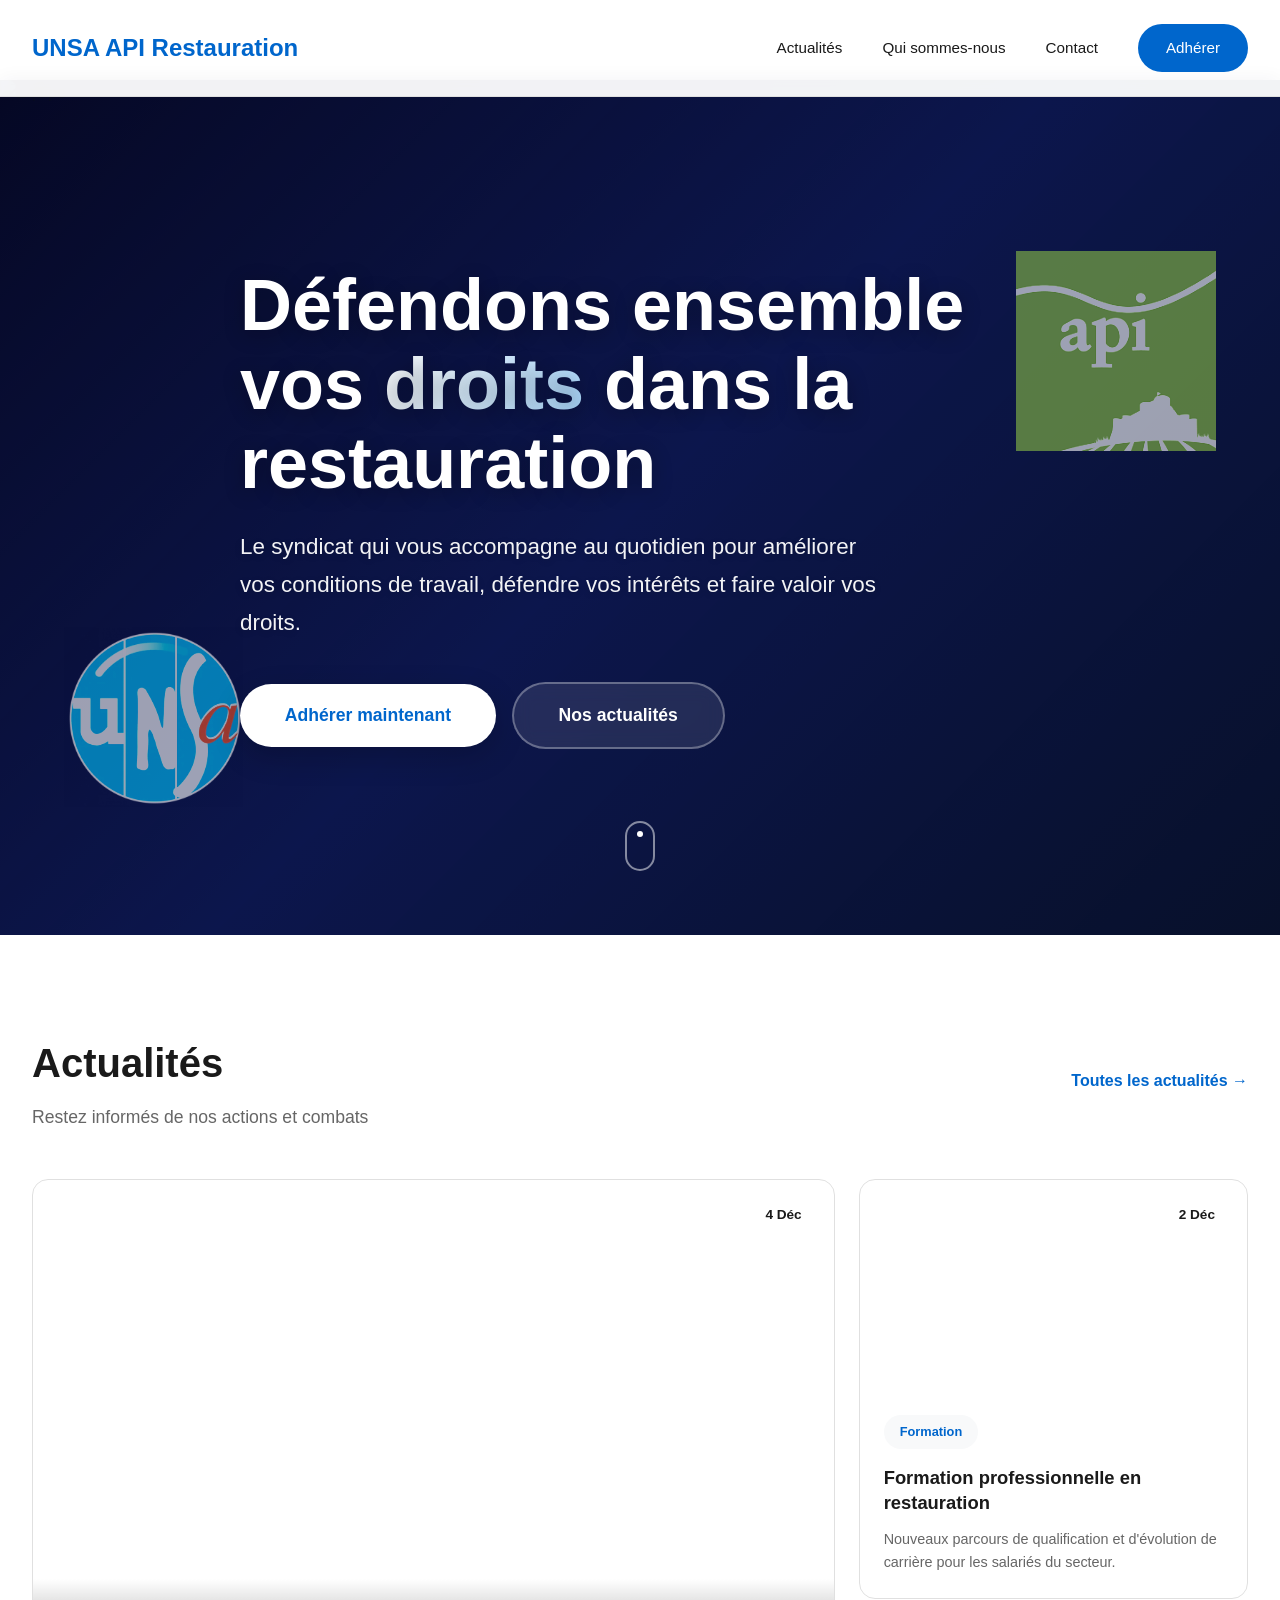
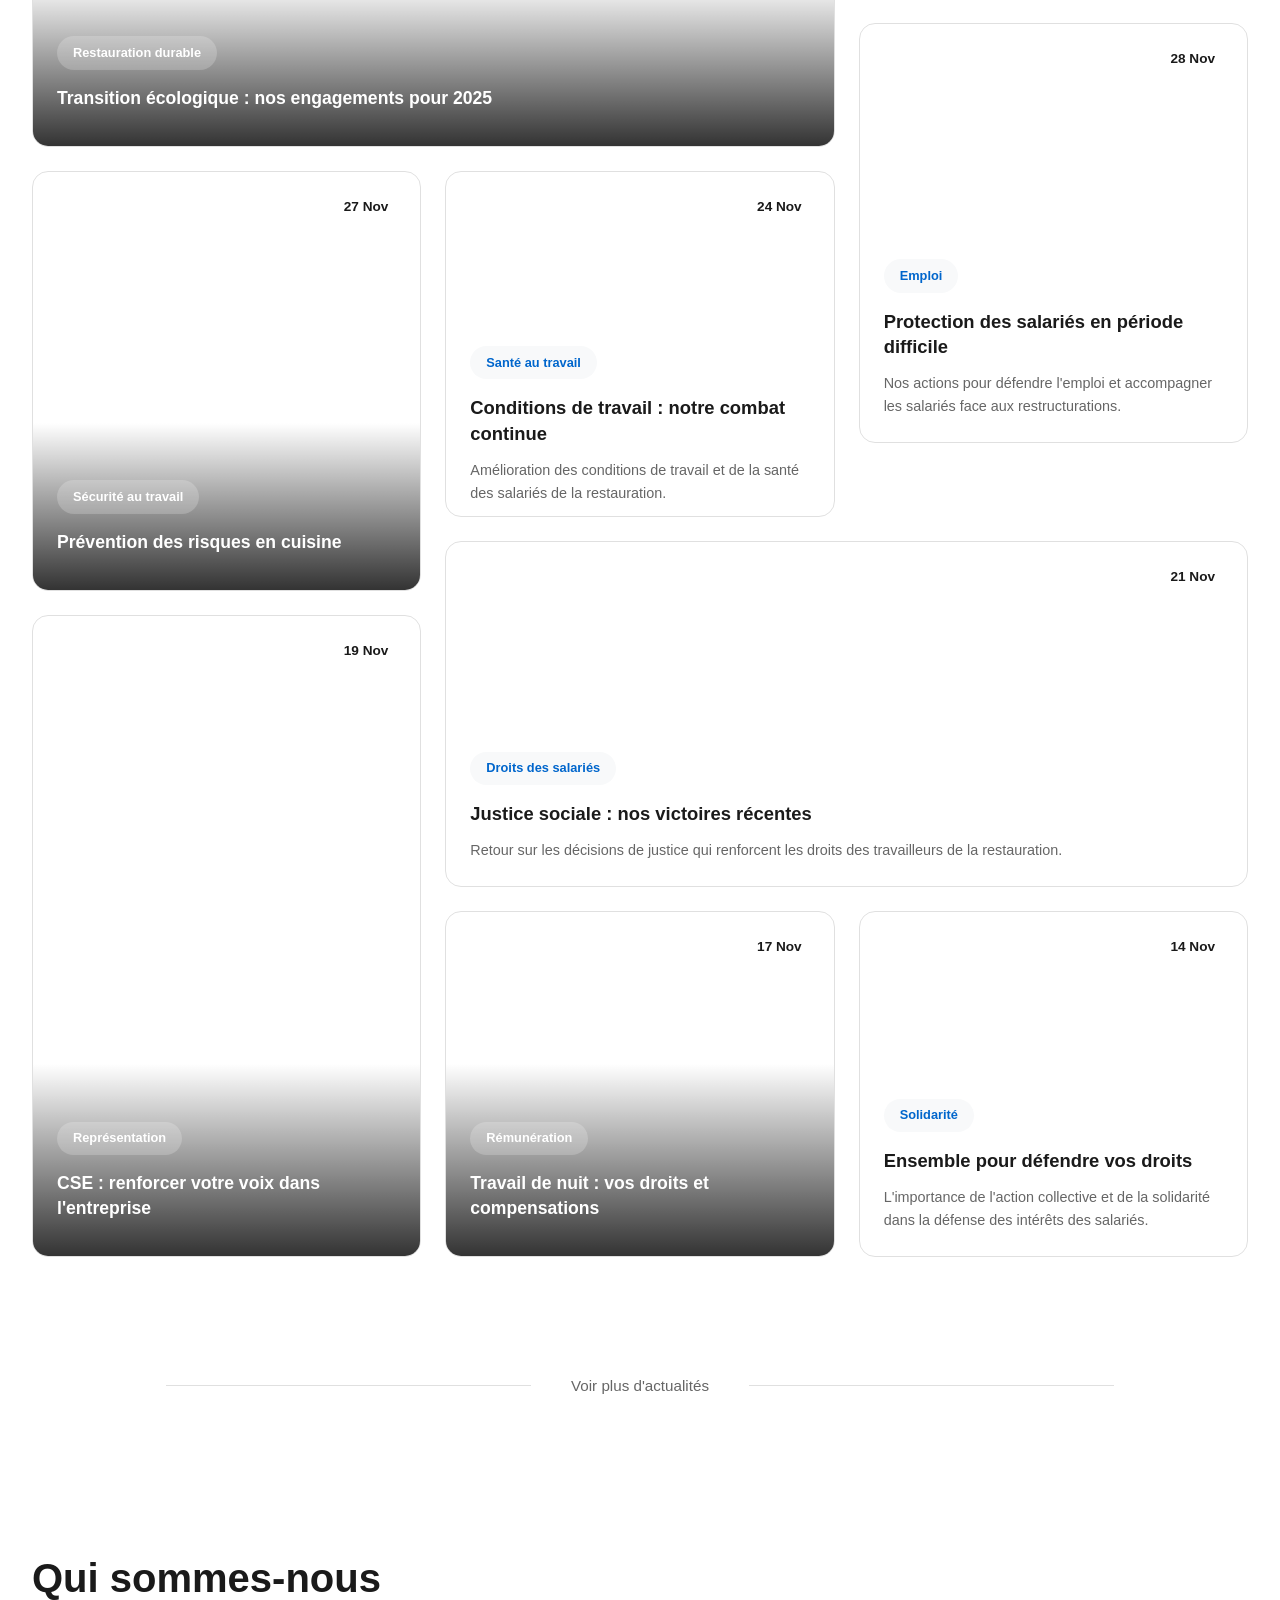
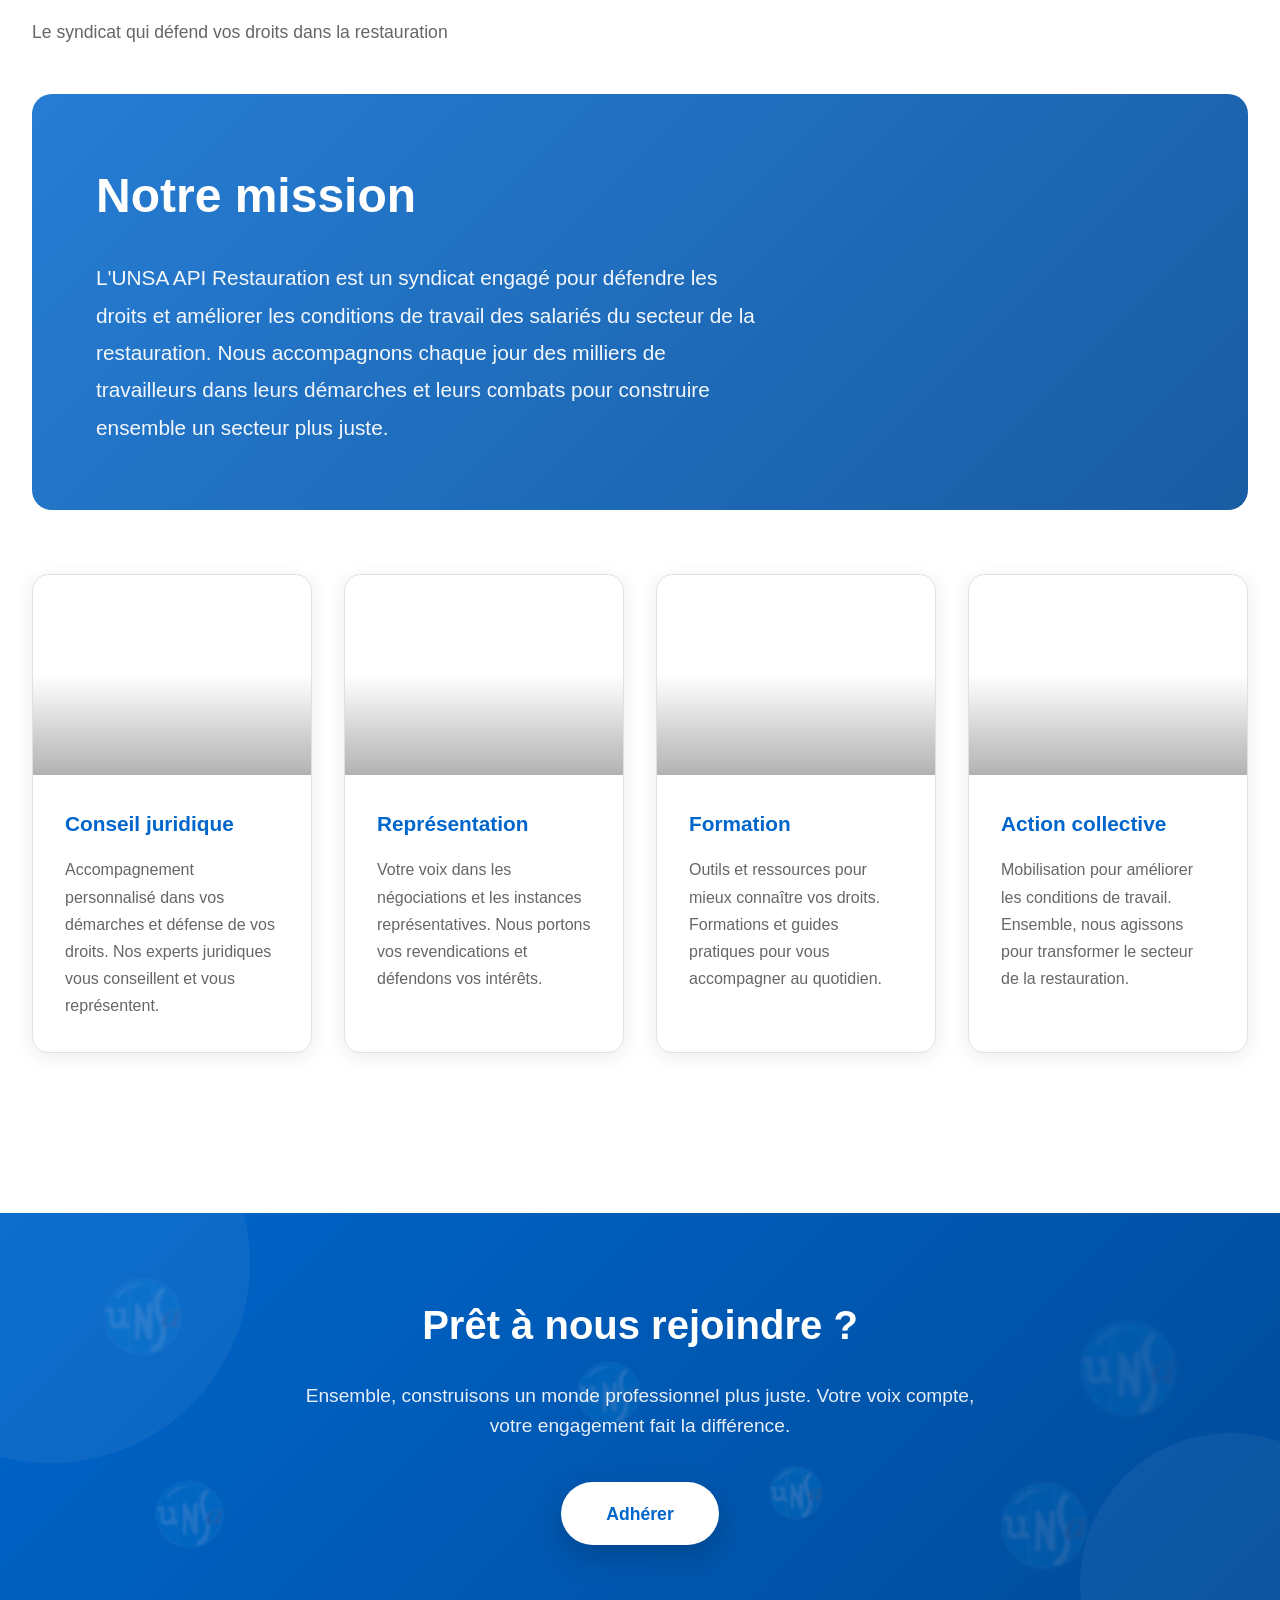
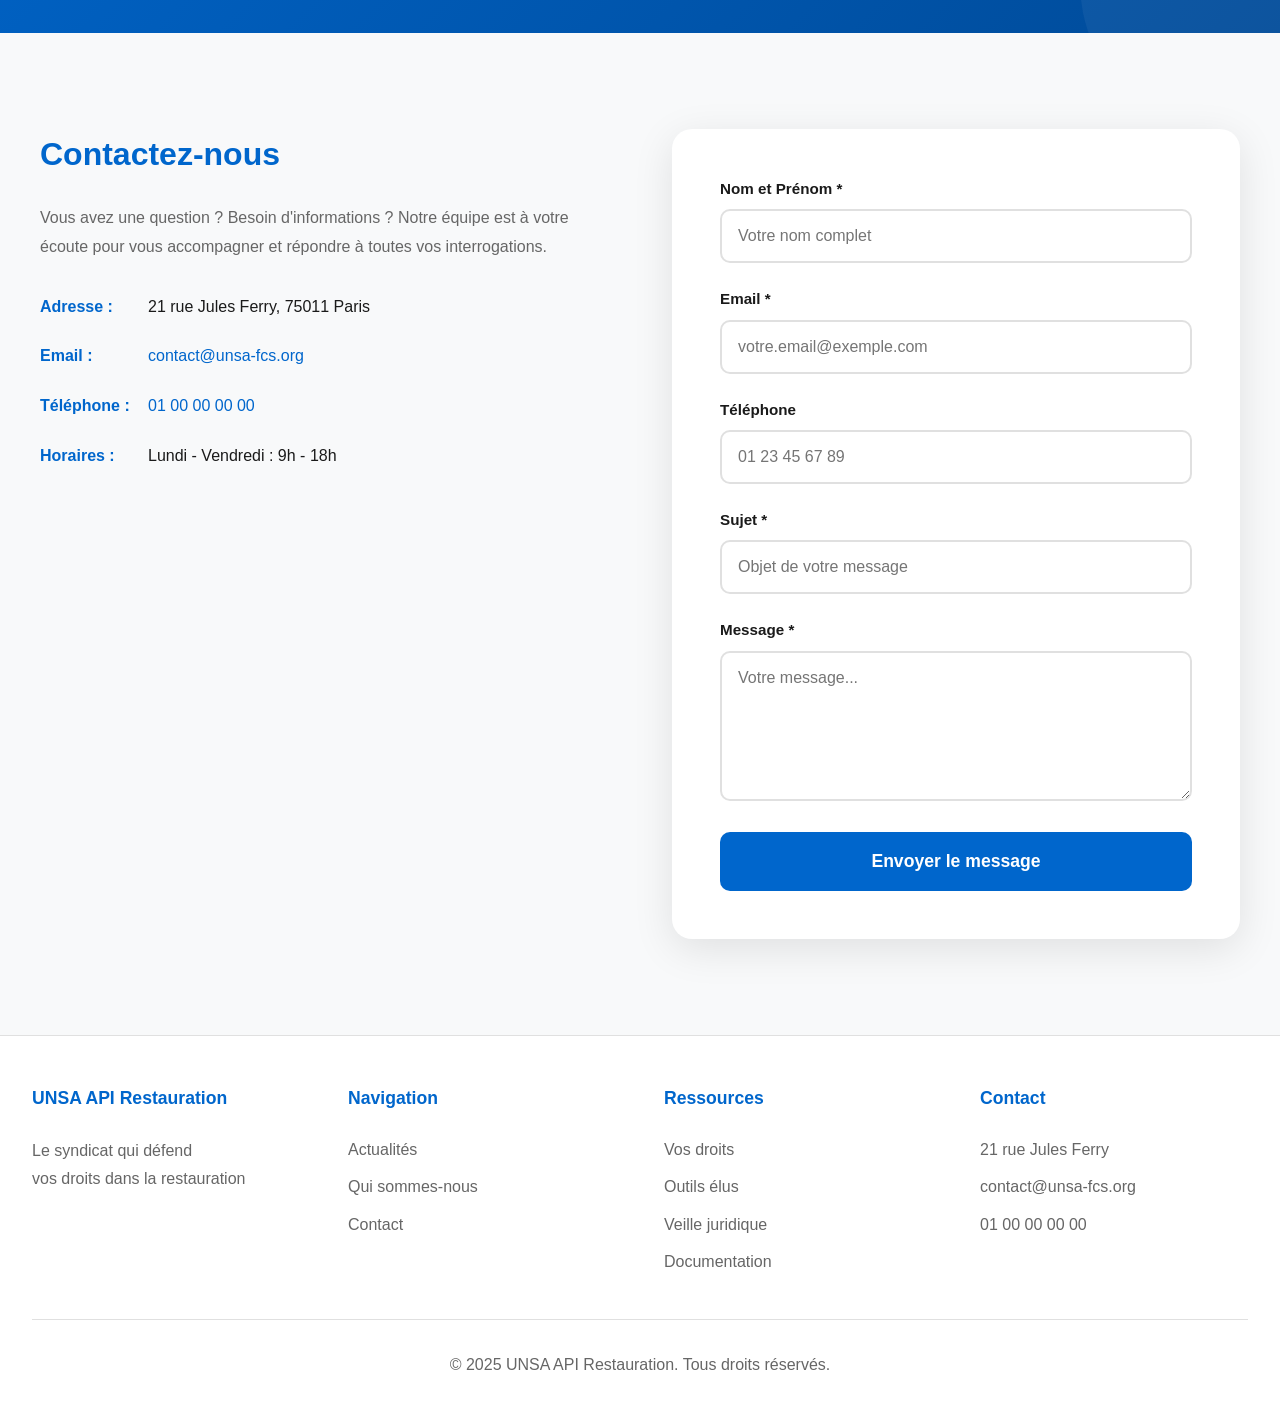
==== commit c31e5e60: "première verison" ====
--- a/index.html
+++ b/index.html
@@ -44,13 +44,9 @@
     <section class="hero">
       <img src="./cantine.jpg" alt="Équipe" class="hero-image" />
       <div class="hero-overlay"></div>
-      <div class="hero-particles">
-        <div class="particle"></div>
-        <div class="particle"></div>
-        <div class="particle"></div>
-        <div class="particle"></div>
-        <div class="particle"></div>
-        <div class="particle"></div>
+      <div class="hero-logos">
+        <img src="./logo.webp" alt="Logo UNSA" class="hero-logo hero-logo-left" />
+        <img src="./api.png" alt="Logo API" class="hero-logo hero-logo-right" />
       </div>
       <div class="hero-content">
         <div class="hero-text">
@@ -72,6 +68,10 @@
               >Adhérer maintenant</a
             >
             <a href="#actualites" class="btn-outline">Nos actualités</a>
+          </div>
+          <div class="hero-logos-mobile">
+            <img src="./logo.webp" alt="Logo UNSA" class="hero-logo-mobile" />
+            <img src="./api.png" alt="Logo API" class="hero-logo-mobile" />
           </div>
           <!-- <div class="hero-cta-focus">
             <p>
@@ -358,6 +358,14 @@
     </section>
 
     <section class="cta-section" id="adhesion">
+      <div class="hero-particles">
+        <div class="particle"></div>
+        <div class="particle"></div>
+        <div class="particle"></div>
+        <div class="particle"></div>
+        <div class="particle"></div>
+        <div class="particle"></div>
+      </div>
       <div class="cta-content">
         <h2>Prêt à nous rejoindre ?</h2>
         <p>
--- a/css/style.css
+++ b/css/style.css
@@ -255,7 +255,7 @@
         background-size: contain;
         background-repeat: no-repeat;
         background-position: center;
-        opacity: 0.08;
+        opacity: 0.15;
         animation: floatElegant 20s infinite ease-in-out;
         filter: blur(1px);
       }
@@ -267,7 +267,7 @@
         top: 15%;
         animation-delay: 0s;
         animation-duration: 22s;
-        opacity: 0.06;
+        opacity: 0.12;
         filter: blur(1.5px);
       }
 
@@ -278,7 +278,7 @@
         top: 25%;
         animation-delay: 2.5s;
         animation-duration: 26s;
-        opacity: 0.05;
+        opacity: 0.10;
         filter: blur(2px);
       }
 
@@ -289,7 +289,7 @@
         bottom: 20%;
         animation-delay: 5s;
         animation-duration: 19s;
-        opacity: 0.07;
+        opacity: 0.13;
         filter: blur(1.2px);
       }
 
@@ -300,7 +300,7 @@
         bottom: 15%;
         animation-delay: 1.5s;
         animation-duration: 24s;
-        opacity: 0.055;
+        opacity: 0.11;
         filter: blur(1.8px);
       }
 
@@ -311,7 +311,7 @@
         top: 35%;
         animation-delay: 4s;
         animation-duration: 21s;
-        opacity: 0.065;
+        opacity: 0.13;
         filter: blur(1.3px);
       }
 
@@ -322,34 +322,34 @@
         top: 60%;
         animation-delay: 3s;
         animation-duration: 18s;
-        opacity: 0.08;
+        opacity: 0.15;
         filter: blur(1px);
       }
 
       @keyframes floatElegant {
         0% {
           transform: translateY(0) translateX(0) rotate(0deg) scale(1);
-          opacity: 0.05;
+          opacity: 0.10;
         }
 
         25% {
           transform: translateY(-30px) translateX(20px) rotate(5deg) scale(1.05);
-          opacity: 0.08;
+          opacity: 0.15;
         }
 
         50% {
           transform: translateY(-50px) translateX(-15px) rotate(-5deg) scale(0.95);
-          opacity: 0.06;
+          opacity: 0.12;
         }
 
         75% {
           transform: translateY(-25px) translateX(25px) rotate(3deg) scale(1.02);
-          opacity: 0.07;
+          opacity: 0.14;
         }
 
         100% {
           transform: translateY(0) translateX(0) rotate(0deg) scale(1);
-          opacity: 0.05;
+          opacity: 0.10;
         }
       }
 
@@ -364,6 +364,118 @@
 
       .hero-text {
         max-width: 800px;
+      }
+
+      .hero-logos {
+        position: absolute;
+        top: 0;
+        left: 0;
+        width: 100%;
+        height: 100%;
+        z-index: 5;
+        pointer-events: none;
+      }
+
+      .hero-logo {
+        position: absolute;
+        height: auto;
+        width: auto;
+        max-width: 200px;
+        max-height: 200px;
+        object-fit: contain;
+        opacity: 0.6;
+        transition: all 0.5s ease;
+        animation: floatSubtle 6s ease-in-out infinite;
+        mix-blend-mode: screen;
+        filter: brightness(1.2) contrast(1.1);
+      }
+
+      .hero-logo-left {
+        left: 5%;
+        bottom: 15%;
+        max-width: 180px;
+        max-height: 180px;
+        animation-delay: 0s;
+      }
+
+      .hero-logo-right {
+        right: 5%;
+        top: 20%;
+        max-width: 200px;
+        max-height: 200px;
+        animation-delay: 1.5s;
+      }
+
+      .hero-logo:hover {
+        opacity: 0.8;
+        transform: scale(1.1);
+      }
+
+      @keyframes floatSubtle {
+
+        0%,
+        100% {
+          transform: translateY(0) rotate(0deg);
+        }
+
+        50% {
+          transform: translateY(-20px) rotate(2deg);
+        }
+      }
+
+      @media (max-width: 1024px) {
+        .hero-logo {
+          max-width: 150px;
+          max-height: 150px;
+        }
+
+        .hero-logo-left {
+          left: 3%;
+          bottom: 10%;
+          max-width: 120px;
+          max-height: 120px;
+        }
+
+        .hero-logo-right {
+          right: 3%;
+          top: 15%;
+          max-width: 150px;
+          max-height: 150px;
+        }
+      }
+
+      .hero-logos-mobile {
+        display: none;
+      }
+
+      @media (max-width: 768px) {
+        .hero-logos {
+          display: none;
+        }
+
+        .hero-logos-mobile {
+          display: flex;
+          align-items: center;
+          justify-content: center;
+          gap: 2rem;
+          margin-top: 2.5rem;
+          width: 100%;
+        }
+
+        .hero-logo-mobile {
+          height: 100px;
+          width: auto;
+          max-width: 180px;
+          object-fit: contain;
+          opacity: 0.6;
+          filter: drop-shadow(0 0 10px rgba(255, 255, 255, 0.6));
+          transition: opacity 0.3s ease;
+          mix-blend-mode: screen;
+        }
+
+        .hero-logo-mobile:hover {
+          opacity: 0.7;
+        }
       }
 
       .hero-badge {
@@ -1164,6 +1276,16 @@
         right: -100px;
       }
 
+      .cta-section .hero-particles {
+        position: absolute;
+        top: 0;
+        left: 0;
+        width: 100%;
+        height: 100%;
+        overflow: hidden;
+        z-index: 0;
+      }
+
       .cta-content {
         max-width: 700px;
         margin: 0 auto;
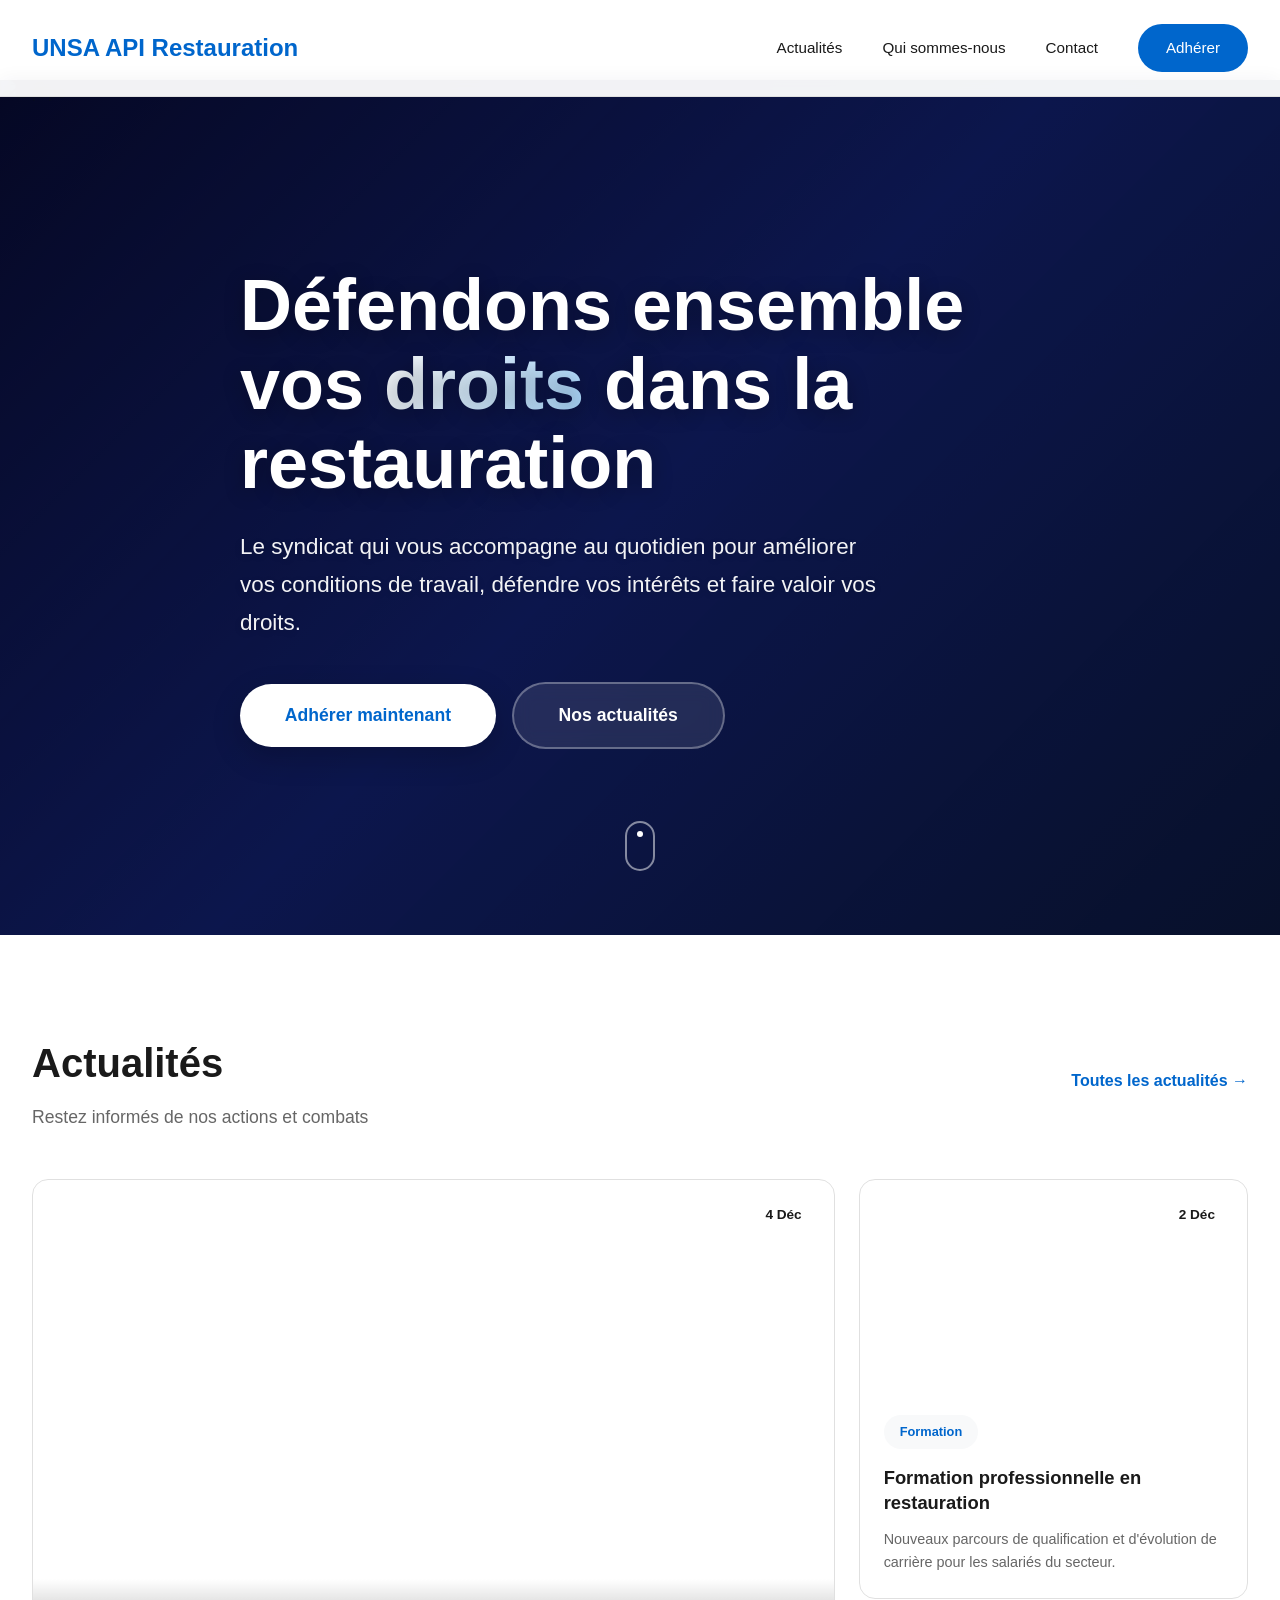
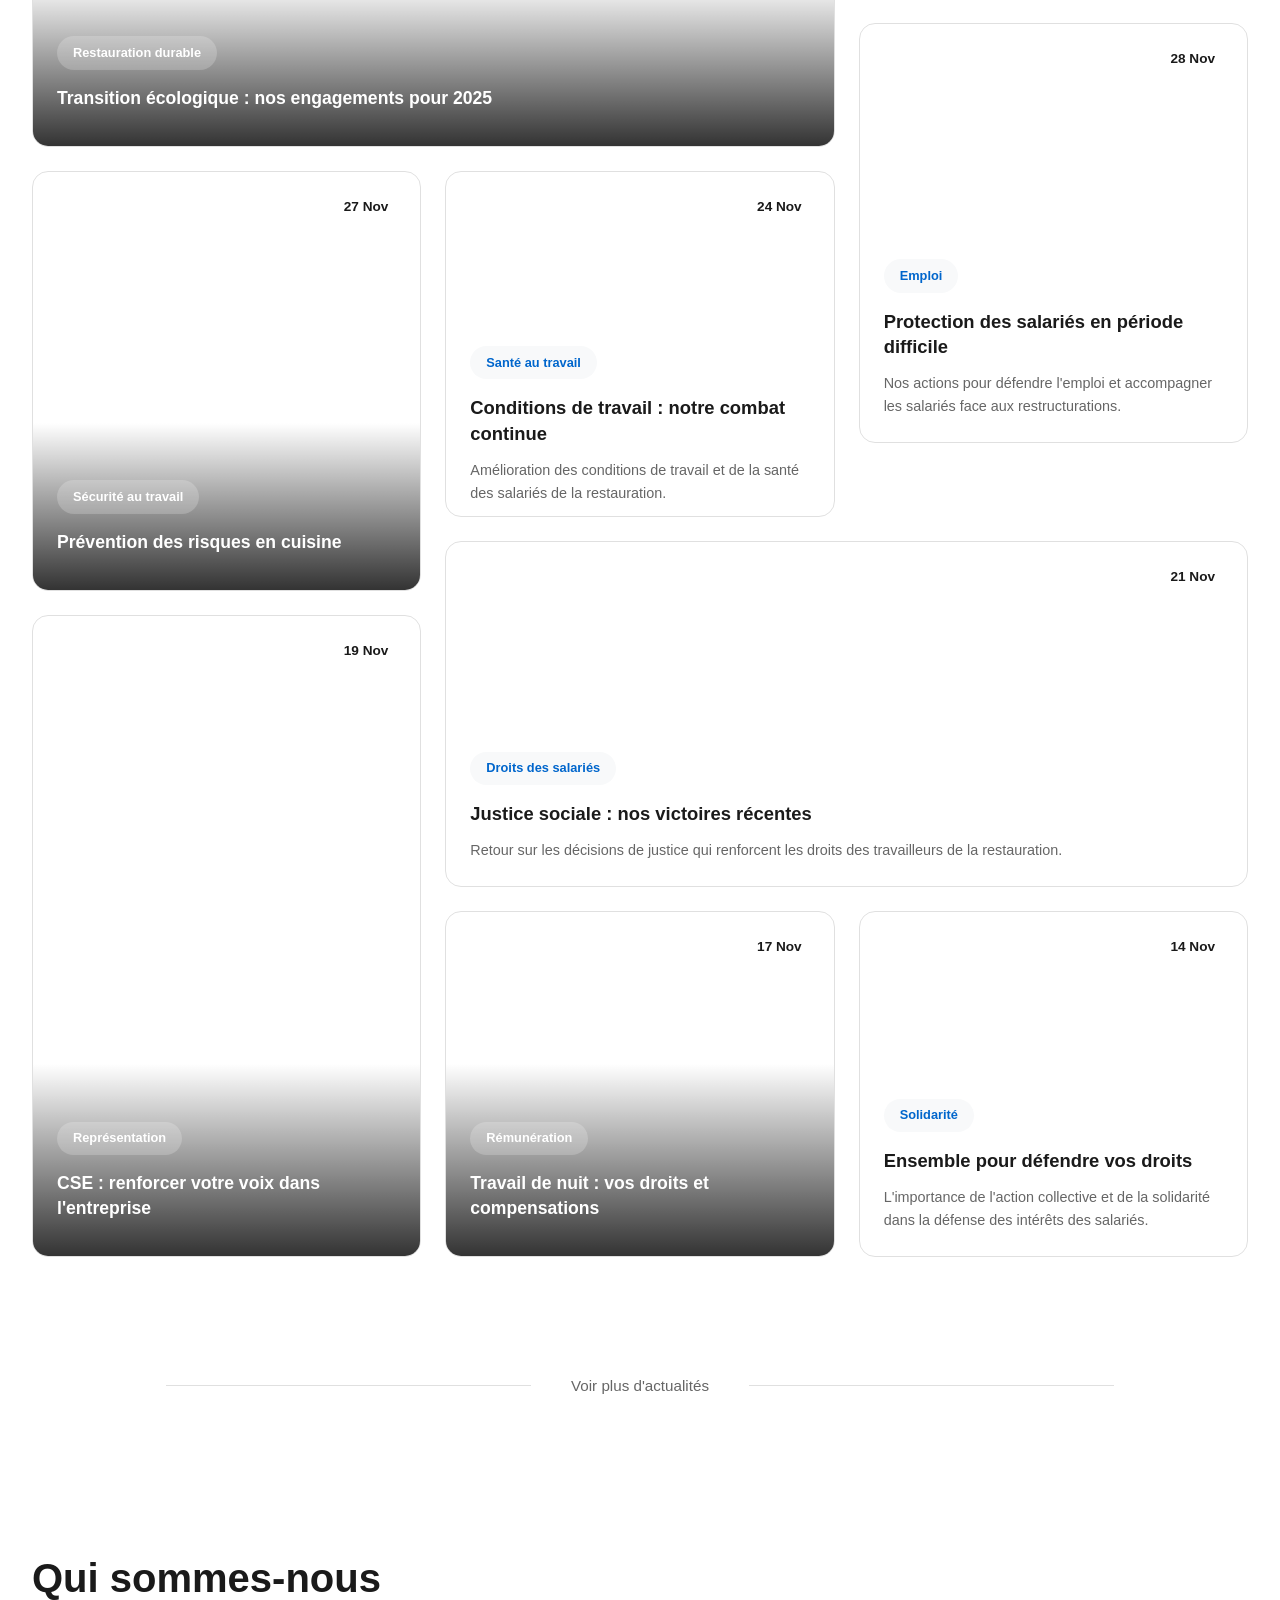
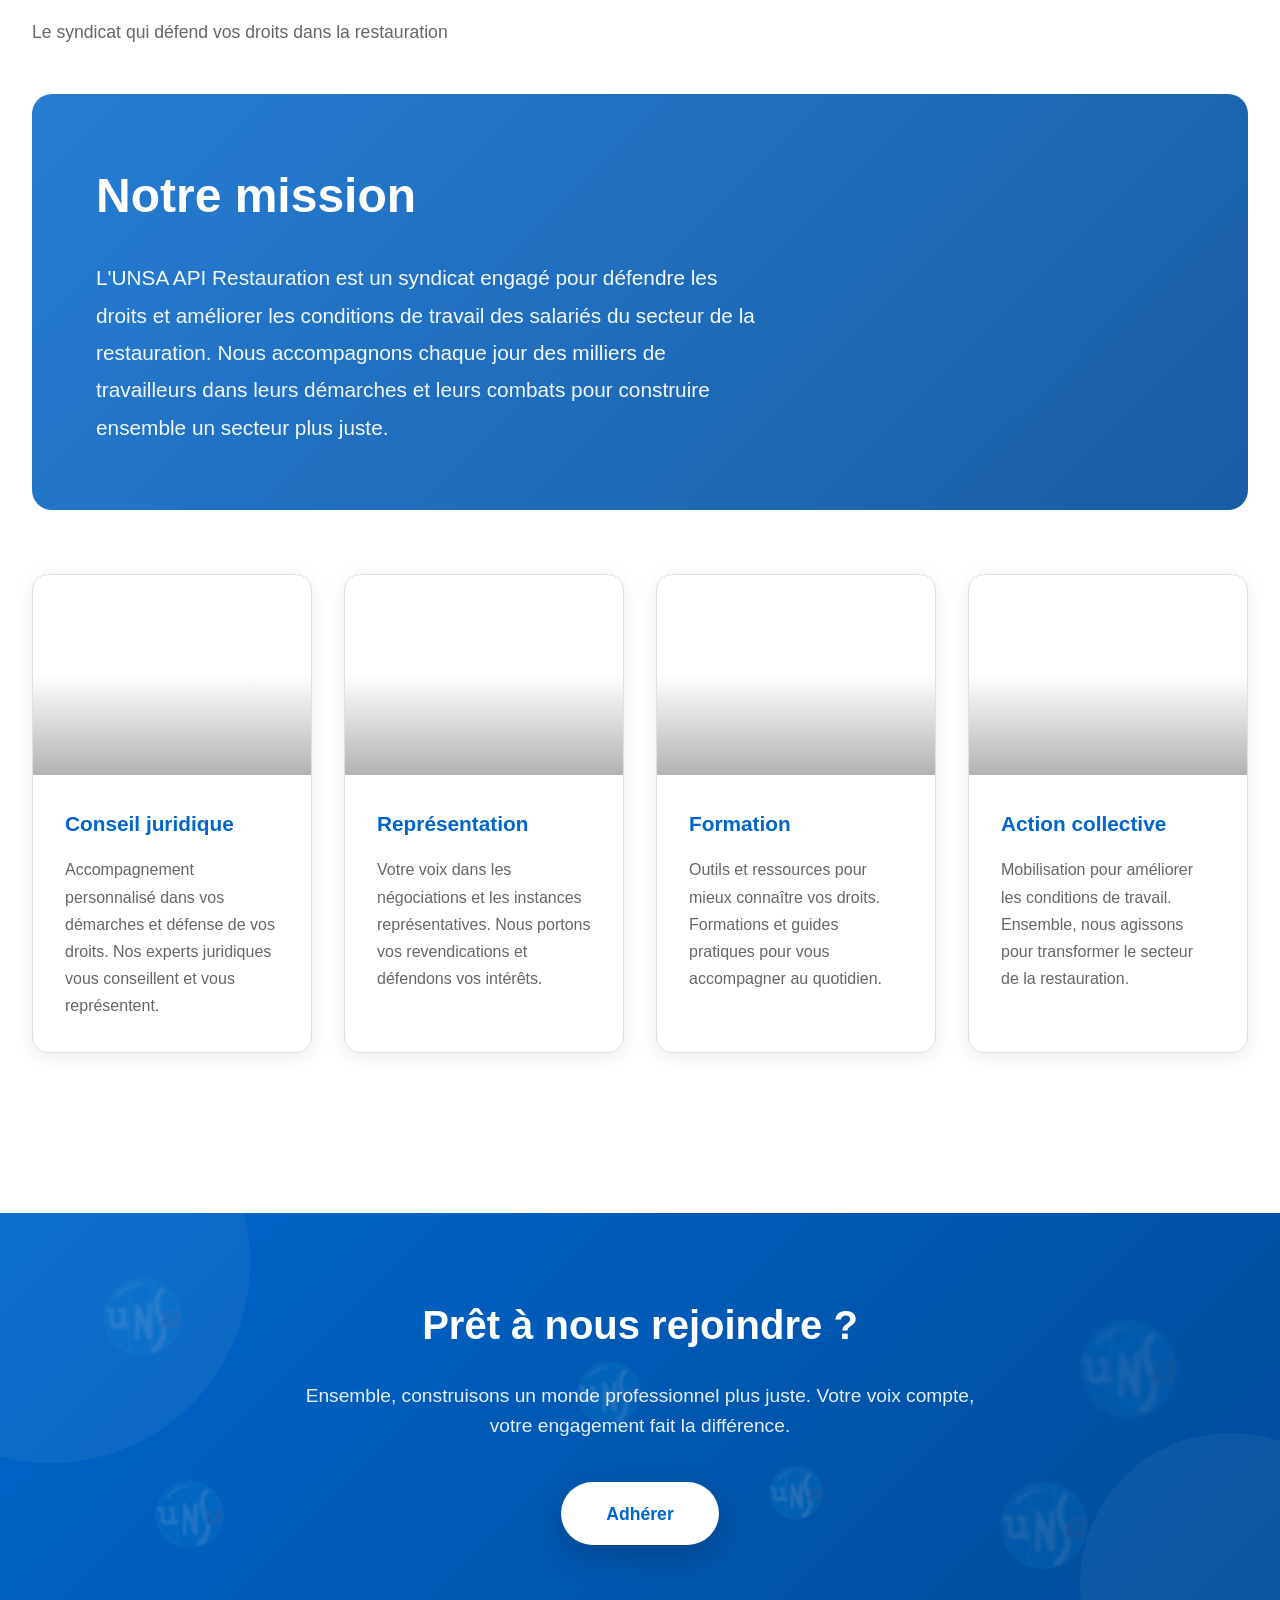
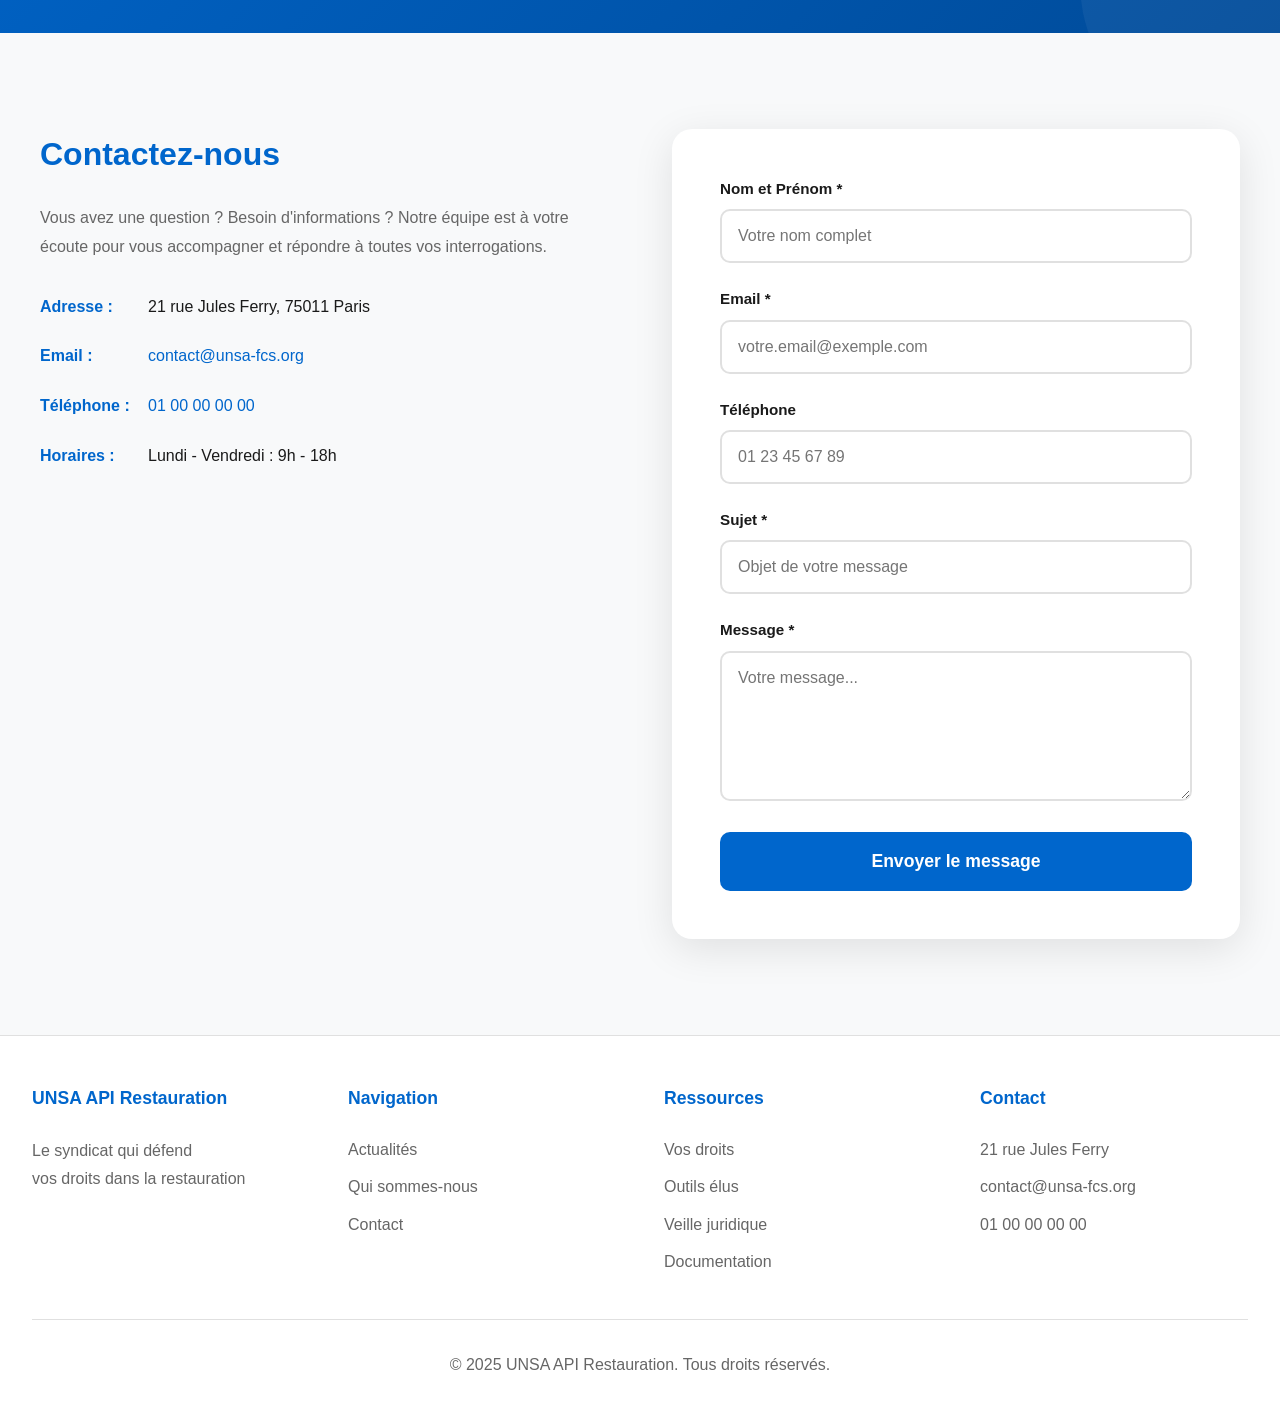
==== commit af709e63: "masquage des logos de la hero section" ====
--- a/index.html
+++ b/index.html
@@ -44,10 +44,10 @@
     <section class="hero">
       <img src="./cantine.jpg" alt="Équipe" class="hero-image" />
       <div class="hero-overlay"></div>
-      <div class="hero-logos">
+      <!-- <div class="hero-logos">
         <img src="./logo.webp" alt="Logo UNSA" class="hero-logo hero-logo-left" />
         <img src="./api.png" alt="Logo API" class="hero-logo hero-logo-right" />
-      </div>
+      </div> -->
       <div class="hero-content">
         <div class="hero-text">
           <!-- <span class="hero-badge">🍽️ UNSA API Restauration</span> -->
@@ -69,10 +69,10 @@
             >
             <a href="#actualites" class="btn-outline">Nos actualités</a>
           </div>
-          <div class="hero-logos-mobile">
+          <!-- <div class="hero-logos-mobile">
             <img src="./logo.webp" alt="Logo UNSA" class="hero-logo-mobile" />
             <img src="./api.png" alt="Logo API" class="hero-logo-mobile" />
-          </div>
+          </div> -->
           <!-- <div class="hero-cta-focus">
             <p>
               <strong>🎯 Pourquoi adhérer ?</strong> Bénéficiez d'un
